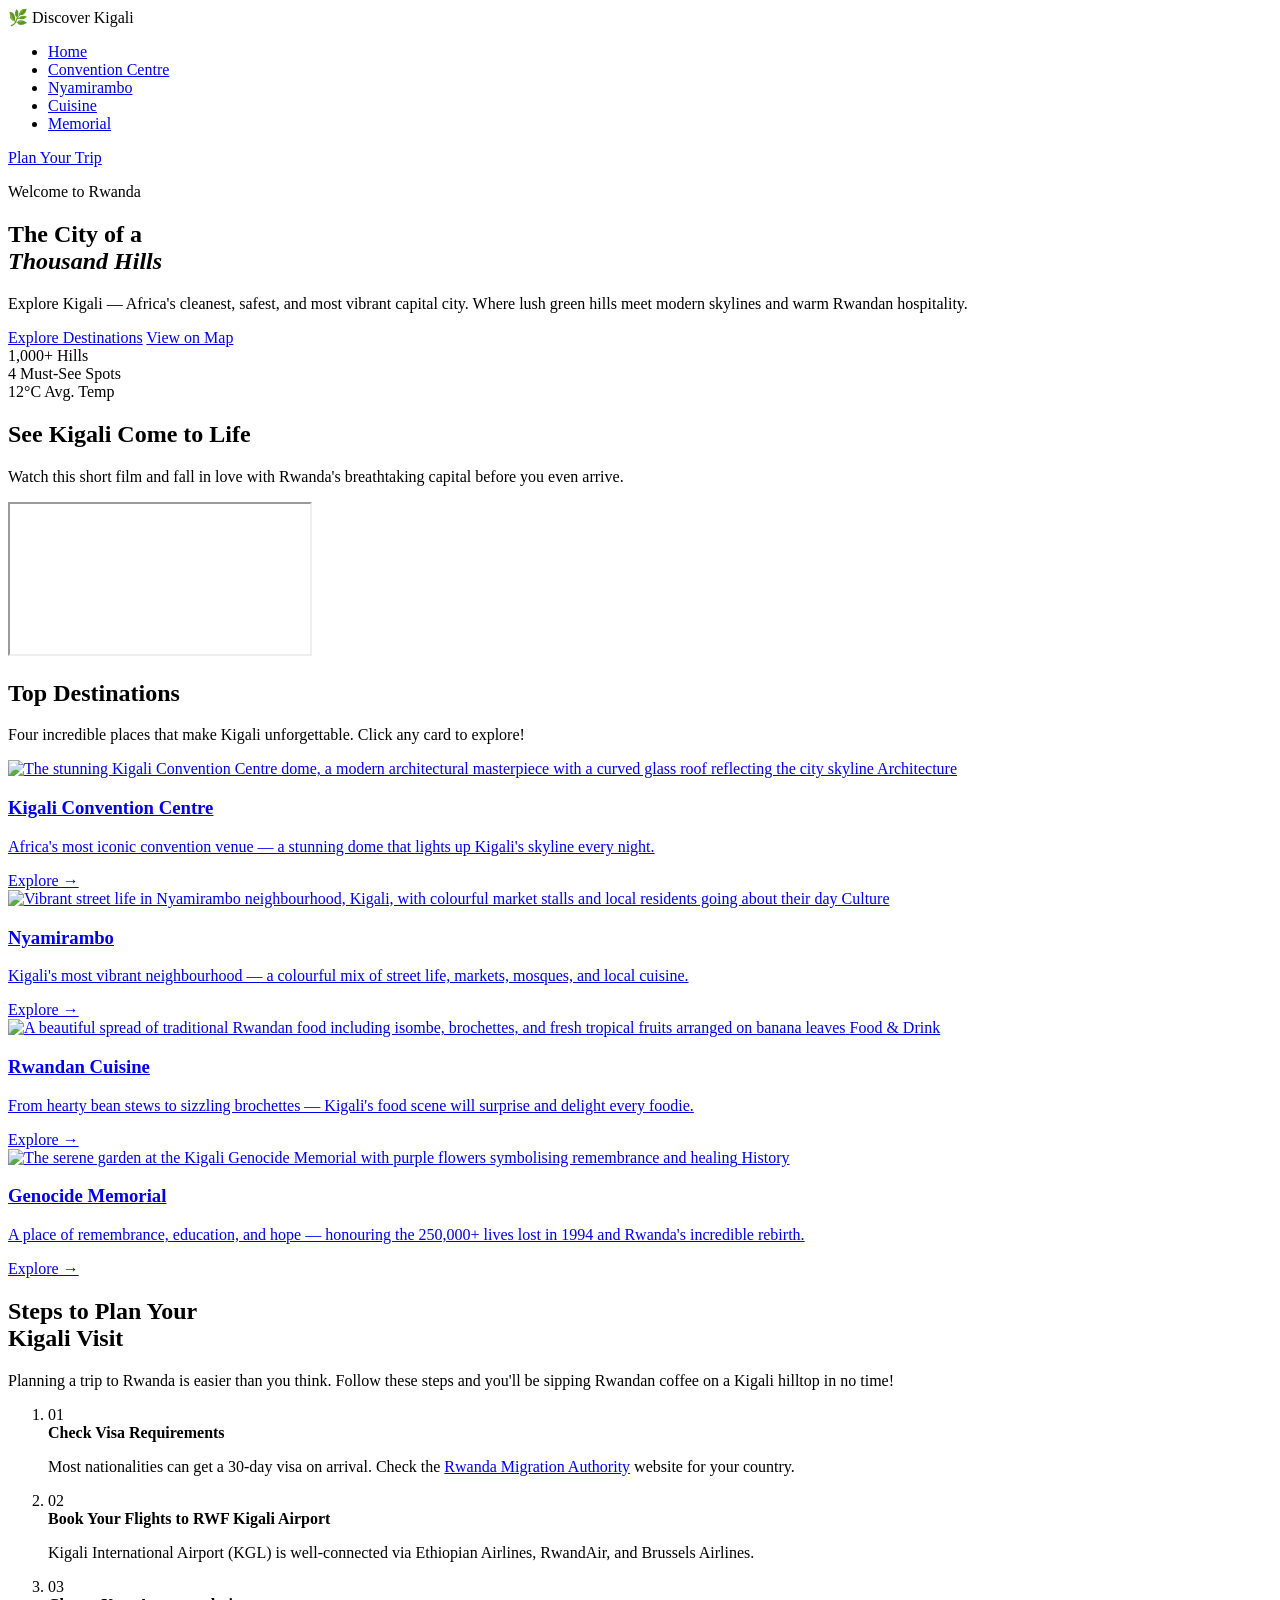
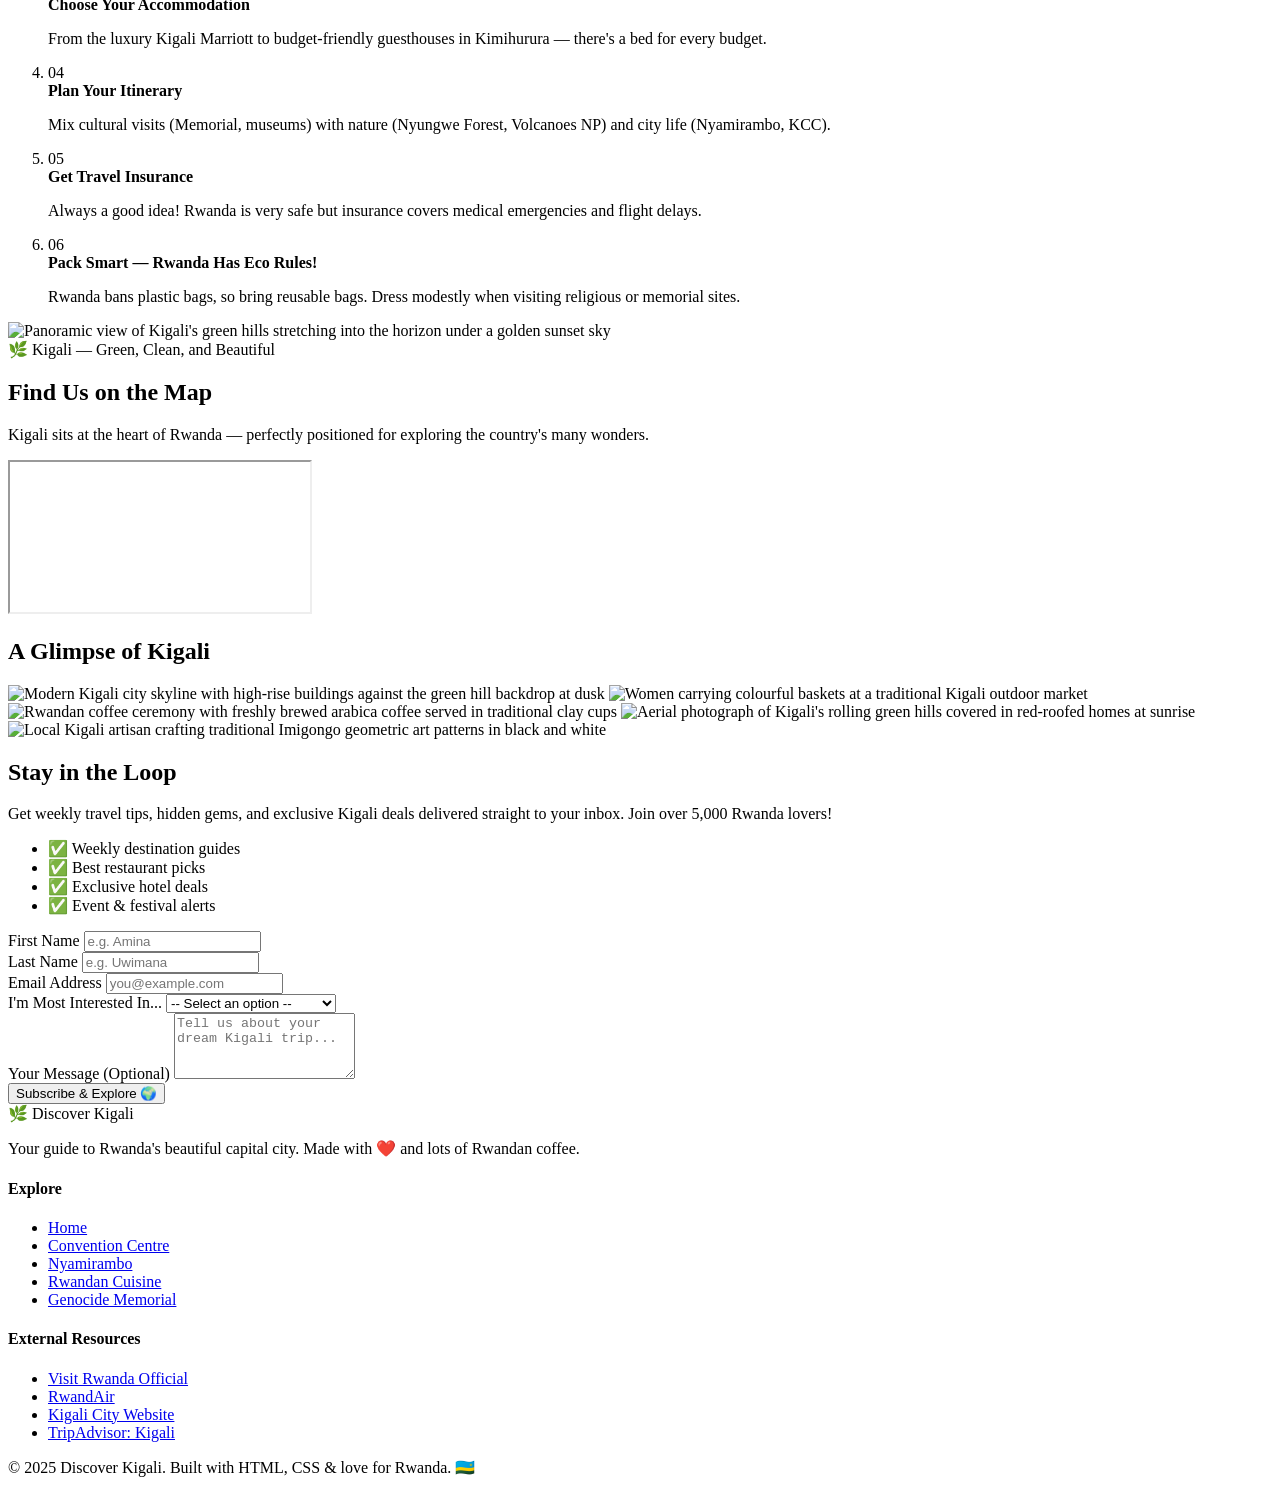
==== index.html @ 2e4edb00 "Initial project setup with basic HTML structure" ====
<!DOCTYPE html>
<html lang="en">
<head>
  <!-- Always start with the charset and viewport — learned this the hard way after my text looked weird on mobile! -->
  <meta charset="UTF-8" />
  <meta name="viewport" content="width=device-width, initial-scale=1.0" />
  <title>Discover Kigali — Rwanda's Jewel</title>

  <!-- Linking our beautiful Outfit font from Google — way better than Arial! -->
  <link href="https://fonts.googleapis.com/css2?family=Outfit:wght@300;400;600;700;900&family=Playfair+Display:ital,wght@0,700;1,400&display=swap" rel="stylesheet" />

  <!-- Linking our home-specific CSS file -->
  <link rel="stylesheet" href="index.css" />
</head>

<body>

  <!-- Using <header> and <nav> here to keep things semantic — my mentor says browsers and screen readers love this! -->
  <header class="navbar">
    <div class="nav-brand">
      <span class="brand-icon">🌿</span>
      <span class="brand-name">Discover Kigali</span>
    </div>
    <!-- The nav links — adding them so visitors can jump to any page easily -->
    <nav>
      <ul class="nav-links">
        <li><a href="index.html" class="active">Home</a></li>
        <li><a href="kcc.html">Convention Centre</a></li>
        <li><a href="nyamirambo.html">Nyamirambo</a></li>
        <li><a href="cuisine.html">Cuisine</a></li>
        <li><a href="memorial.html">Memorial</a></li>
      </ul>
    </nav>
    <!-- Hamburger for mobile — finally figured out how to make this work with just CSS! -->
    <div class="nav-cta">
      <a href="#contact" class="btn-nav">Plan Your Trip</a>
    </div>
  </header>

  <!-- Main content starts here — using <main> for semantics! -->
  <main>

    <!-- ===== HERO SECTION ===== -->
    <!-- This is the first thing visitors see, so I made it BIG and beautiful -->
    <section class="hero">
      <div class="hero-overlay"></div>
      <div class="hero-content">
        <p class="hero-eyebrow">Welcome to Rwanda</p>
        <h1 class="hero-title">The City of a<br/><em>Thousand Hills</em></h1>
        <p class="hero-subtitle">Explore Kigali — Africa's cleanest, safest, and most vibrant capital city. Where lush green hills meet modern skylines and warm Rwandan hospitality.</p>
        <div class="hero-actions">
          <a href="#destinations" class="btn-primary">Explore Destinations</a>
          <a href="#map" class="btn-secondary">View on Map</a>
        </div>
      </div>
      <!-- Hero stats — added these to give visitors quick facts! -->
      <div class="hero-stats">
        <div class="stat">
          <span class="stat-num">1,000+</span>
          <span class="stat-label">Hills</span>
        </div>
        <div class="stat">
          <span class="stat-num">4</span>
          <span class="stat-label">Must-See Spots</span>
        </div>
        <div class="stat">
          <span class="stat-num">12°C</span>
          <span class="stat-label">Avg. Temp</span>
        </div>
      </div>
    </section>

    <!-- ===== VIDEO SECTION ===== -->
    <!-- Using <section> with a clear id so I can link to it from the hero -->
    <section class="video-section">
      <div class="container">
        <h2 class="section-title">See Kigali Come to Life</h2>
        <p class="section-subtitle">Watch this short film and fall in love with Rwanda's breathtaking capital before you even arrive.</p>
        <!-- Using an iframe to embed a YouTube video — <video> tag is for local files, iframe for YouTube! -->
        <div class="video-wrapper">
          <iframe
            src="https://www.youtube.com/embed/h4i_RBbZczQ"
            title="Kigali, Rwanda — City of a Thousand Hills"
            allow="accelerometer; autoplay; clipboard-write; encrypted-media; gyroscope; picture-in-picture"
            allowfullscreen>
          </iframe>
        </div>
      </div>
    </section>

    <!-- ===== DESTINATIONS SECTION ===== -->
    <!-- Using CSS Grid for the cards layout — Grid is so much cleaner than floats! -->
    <section class="destinations" id="destinations">
      <div class="container">
        <h2 class="section-title">Top Destinations</h2>
        <p class="section-subtitle">Four incredible places that make Kigali unforgettable. Click any card to explore!</p>

        <div class="destinations-grid">

          <!-- Destination Card 1: Kigali Convention Centre -->
          <a href="kcc.html" class="dest-card">
            <div class="dest-img-wrap">
              <img
                src="https://picsum.photos/seed/kcc-kigali/600/400"
                alt="The stunning Kigali Convention Centre dome, a modern architectural masterpiece with a curved glass roof reflecting the city skyline"
                class="dest-img"
              />
              <span class="dest-badge">Architecture</span>
            </div>
            <div class="dest-info">
              <h3>Kigali Convention Centre</h3>
              <p>Africa's most iconic convention venue — a stunning dome that lights up Kigali's skyline every night.</p>
              <span class="dest-link">Explore →</span>
            </div>
          </a>

          <!-- Destination Card 2: Nyamirambo -->
          <a href="nyamirambo.html" class="dest-card">
            <div class="dest-img-wrap">
              <img
                src="https://picsum.photos/seed/nyamirambo/600/400"
                alt="Vibrant street life in Nyamirambo neighbourhood, Kigali, with colourful market stalls and local residents going about their day"
                class="dest-img"
              />
              <span class="dest-badge">Culture</span>
            </div>
            <div class="dest-info">
              <h3>Nyamirambo</h3>
              <p>Kigali's most vibrant neighbourhood — a colourful mix of street life, markets, mosques, and local cuisine.</p>
              <span class="dest-link">Explore →</span>
            </div>
          </a>

          <!-- Destination Card 3: Rwandan Cuisine -->
          <a href="cuisine.html" class="dest-card">
            <div class="dest-img-wrap">
              <img
                src="https://picsum.photos/seed/rwandafood/600/400"
                alt="A beautiful spread of traditional Rwandan food including isombe, brochettes, and fresh tropical fruits arranged on banana leaves"
                class="dest-img"
              />
              <span class="dest-badge">Food & Drink</span>
            </div>
            <div class="dest-info">
              <h3>Rwandan Cuisine</h3>
              <p>From hearty bean stews to sizzling brochettes — Kigali's food scene will surprise and delight every foodie.</p>
              <span class="dest-link">Explore →</span>
            </div>
          </a>

          <!-- Destination Card 4: Kigali Genocide Memorial -->
          <a href="memorial.html" class="dest-card">
            <div class="dest-img-wrap">
              <img
                src="https://picsum.photos/seed/memorial-kigali/600/400"
                alt="The serene garden at the Kigali Genocide Memorial with purple flowers symbolising remembrance and healing"
                class="dest-img"
              />
              <span class="dest-badge">History</span>
            </div>
            <div class="dest-info">
              <h3>Genocide Memorial</h3>
              <p>A place of remembrance, education, and hope — honouring the 250,000+ lives lost in 1994 and Rwanda's incredible rebirth.</p>
              <span class="dest-link">Explore →</span>
            </div>
          </a>

        </div>
      </div>
    </section>

    <!-- ===== PLAN YOUR VISIT — ORDERED LIST ===== -->
    <!-- Using an <ol> here because the steps need to be in order — very important! -->
    <section class="plan-section">
      <div class="container plan-container">
        <div class="plan-text">
          <h2 class="section-title left">Steps to Plan Your<br/>Kigali Visit</h2>
          <p>Planning a trip to Rwanda is easier than you think. Follow these steps and you'll be sipping Rwandan coffee on a Kigali hilltop in no time!</p>

          <ol class="plan-list">
            <li>
              <span class="step-num">01</span>
              <div>
                <strong>Check Visa Requirements</strong>
                <p>Most nationalities can get a 30-day visa on arrival. Check the <a href="https://www.migration.gov.rw" target="_blank" rel="noopener">Rwanda Migration Authority</a> website for your country.</p>
              </div>
            </li>
            <li>
              <span class="step-num">02</span>
              <div>
                <strong>Book Your Flights to RWF Kigali Airport</strong>
                <p>Kigali International Airport (KGL) is well-connected via Ethiopian Airlines, RwandAir, and Brussels Airlines.</p>
              </div>
            </li>
            <li>
              <span class="step-num">03</span>
              <div>
                <strong>Choose Your Accommodation</strong>
                <p>From the luxury Kigali Marriott to budget-friendly guesthouses in Kimihurura — there's a bed for every budget.</p>
              </div>
            </li>
            <li>
              <span class="step-num">04</span>
              <div>
                <strong>Plan Your Itinerary</strong>
                <p>Mix cultural visits (Memorial, museums) with nature (Nyungwe Forest, Volcanoes NP) and city life (Nyamirambo, KCC).</p>
              </div>
            </li>
            <li>
              <span class="step-num">05</span>
              <div>
                <strong>Get Travel Insurance</strong>
                <p>Always a good idea! Rwanda is very safe but insurance covers medical emergencies and flight delays.</p>
              </div>
            </li>
            <li>
              <span class="step-num">06</span>
              <div>
                <strong>Pack Smart — Rwanda Has Eco Rules!</strong>
                <p>Rwanda bans plastic bags, so bring reusable bags. Dress modestly when visiting religious or memorial sites.</p>
              </div>
            </li>
          </ol>
        </div>
        <div class="plan-image">
          <img
            src="https://picsum.photos/seed/kigali-hills/500/650"
            alt="Panoramic view of Kigali's green hills stretching into the horizon under a golden sunset sky"
          />
          <div class="plan-img-caption">🌿 Kigali — Green, Clean, and Beautiful</div>
        </div>
      </div>
    </section>

    <!-- ===== GOOGLE MAP SECTION ===== -->
    <!-- Using an iframe to embed the Google Map — the <embed> way wasn't working for me so this is cleaner! -->
    <section class="map-section" id="map">
      <div class="container">
        <h2 class="section-title">Find Us on the Map</h2>
        <p class="section-subtitle">Kigali sits at the heart of Rwanda — perfectly positioned for exploring the country's many wonders.</p>
        <div class="map-wrapper">
          <iframe
            src="https://www.google.com/maps/embed?pb=!1m18!1m12!1m3!1d127672.75054861246!2d30.001853843750007!3d-1.9441089!2m3!1f0!2f0!3f0!3m2!1i1024!2i768!4f13.1!3m3!1m2!1s0x19dca4258ed8e797%3A0xf32b36a5411d0bc8!2sKigali%2C%20Rwanda!5e0!3m2!1sen!2sus!4v1700000000000!5m2!1sen!2sus"
            title="Map of Kigali, Rwanda"
            allowfullscreen=""
            loading="lazy"
            referrerpolicy="no-referrer-when-downgrade">
          </iframe>
        </div>
      </div>
    </section>

    <!-- ===== GALLERY SECTION ===== -->
    <!-- Flexbox works perfectly here for a masonry-like look! -->
    <section class="gallery-section">
      <div class="container">
        <h2 class="section-title">A Glimpse of Kigali</h2>
        <div class="gallery-grid">
          <img src="https://picsum.photos/seed/kigali1/400/300" alt="Modern Kigali city skyline with high-rise buildings against the green hill backdrop at dusk" class="gallery-img tall" />
          <img src="https://picsum.photos/seed/kigali2/400/300" alt="Women carrying colourful baskets at a traditional Kigali outdoor market" class="gallery-img" />
          <img src="https://picsum.photos/seed/kigali3/400/300" alt="Rwandan coffee ceremony with freshly brewed arabica coffee served in traditional clay cups" class="gallery-img" />
          <img src="https://picsum.photos/seed/kigali4/400/400" alt="Aerial photograph of Kigali's rolling green hills covered in red-roofed homes at sunrise" class="gallery-img wide" />
          <img src="https://picsum.photos/seed/kigali5/400/300" alt="Local Kigali artisan crafting traditional Imigongo geometric art patterns in black and white" class="gallery-img" />
        </div>
      </div>
    </section>

    <!-- ===== CONTACT / NEWSLETTER FORM ===== -->
    <!-- Using <form> here — this is the proper semantic element for user input! -->
    <section class="contact-section" id="contact">
      <div class="container">
        <div class="contact-wrapper">
          <div class="contact-text">
            <h2>Stay in the Loop</h2>
            <p>Get weekly travel tips, hidden gems, and exclusive Kigali deals delivered straight to your inbox. Join over 5,000 Rwanda lovers!</p>
            <ul class="contact-perks">
              <li>✅ Weekly destination guides</li>
              <li>✅ Best restaurant picks</li>
              <li>✅ Exclusive hotel deals</li>
              <li>✅ Event & festival alerts</li>
            </ul>
          </div>
          <!-- Form action="#" means it goes nowhere for now — in a real project I'd connect this to a backend! -->
          <form class="contact-form" action="#" method="POST">
            <div class="form-group">
              <label for="fname">First Name</label>
              <input type="text" id="fname" name="fname" placeholder="e.g. Amina" required />
            </div>
            <div class="form-group">
              <label for="lname">Last Name</label>
              <input type="text" id="lname" name="lname" placeholder="e.g. Uwimana" required />
            </div>
            <div class="form-group full">
              <label for="email">Email Address</label>
              <input type="email" id="email" name="email" placeholder="you@example.com" required />
            </div>
            <div class="form-group full">
              <label for="interest">I'm Most Interested In...</label>
              <select id="interest" name="interest">
                <option value="">-- Select an option --</option>
                <option value="culture">Culture & History</option>
                <option value="food">Food & Cuisine</option>
                <option value="nature">Nature & Wildlife</option>
                <option value="nightlife">Nightlife & Entertainment</option>
                <option value="all">All of the Above!</option>
              </select>
            </div>
            <div class="form-group full">
              <label for="message">Your Message (Optional)</label>
              <textarea id="message" name="message" placeholder="Tell us about your dream Kigali trip..." rows="4"></textarea>
            </div>
            <button type="submit" class="btn-submit">Subscribe & Explore 🌍</button>
          </form>
        </div>
      </div>
    </section>

  </main>

  <!-- Using <footer> here to keep things semantic — my mentor said this is important for accessibility! -->
  <footer class="footer">
    <div class="container footer-inner">
      <div class="footer-brand">
        <span class="brand-icon">🌿</span>
        <span class="brand-name">Discover Kigali</span>
        <p>Your guide to Rwanda's beautiful capital city. Made with ❤️ and lots of Rwandan coffee.</p>
      </div>
      <div class="footer-links">
        <h4>Explore</h4>
        <ul>
          <li><a href="index.html">Home</a></li>
          <li><a href="kcc.html">Convention Centre</a></li>
          <li><a href="nyamirambo.html">Nyamirambo</a></li>
          <li><a href="cuisine.html">Rwandan Cuisine</a></li>
          <li><a href="memorial.html">Genocide Memorial</a></li>
        </ul>
      </div>
      <div class="footer-links">
        <h4>External Resources</h4>
        <ul>
          <!-- External links — opening in a new tab so users don't lose our site! -->
          <li><a href="https://www.visitrwanda.com" target="_blank" rel="noopener">Visit Rwanda Official</a></li>
          <li><a href="https://www.rwandair.com" target="_blank" rel="noopener">RwandAir</a></li>
          <li><a href="https://www.kgm.rw" target="_blank" rel="noopener">Kigali City Website</a></li>
          <li><a href="https://www.tripadvisor.com/Tourism-g304154-Kigali_Kigali_Province-Vacations.html" target="_blank" rel="noopener">TripAdvisor: Kigali</a></li>
        </ul>
      </div>
    </div>
    <div class="footer-bottom">
      <p>© 2025 Discover Kigali. Built with HTML, CSS & love for Rwanda. 🇷🇼</p>
    </div>
  </footer>

</body>
</html>
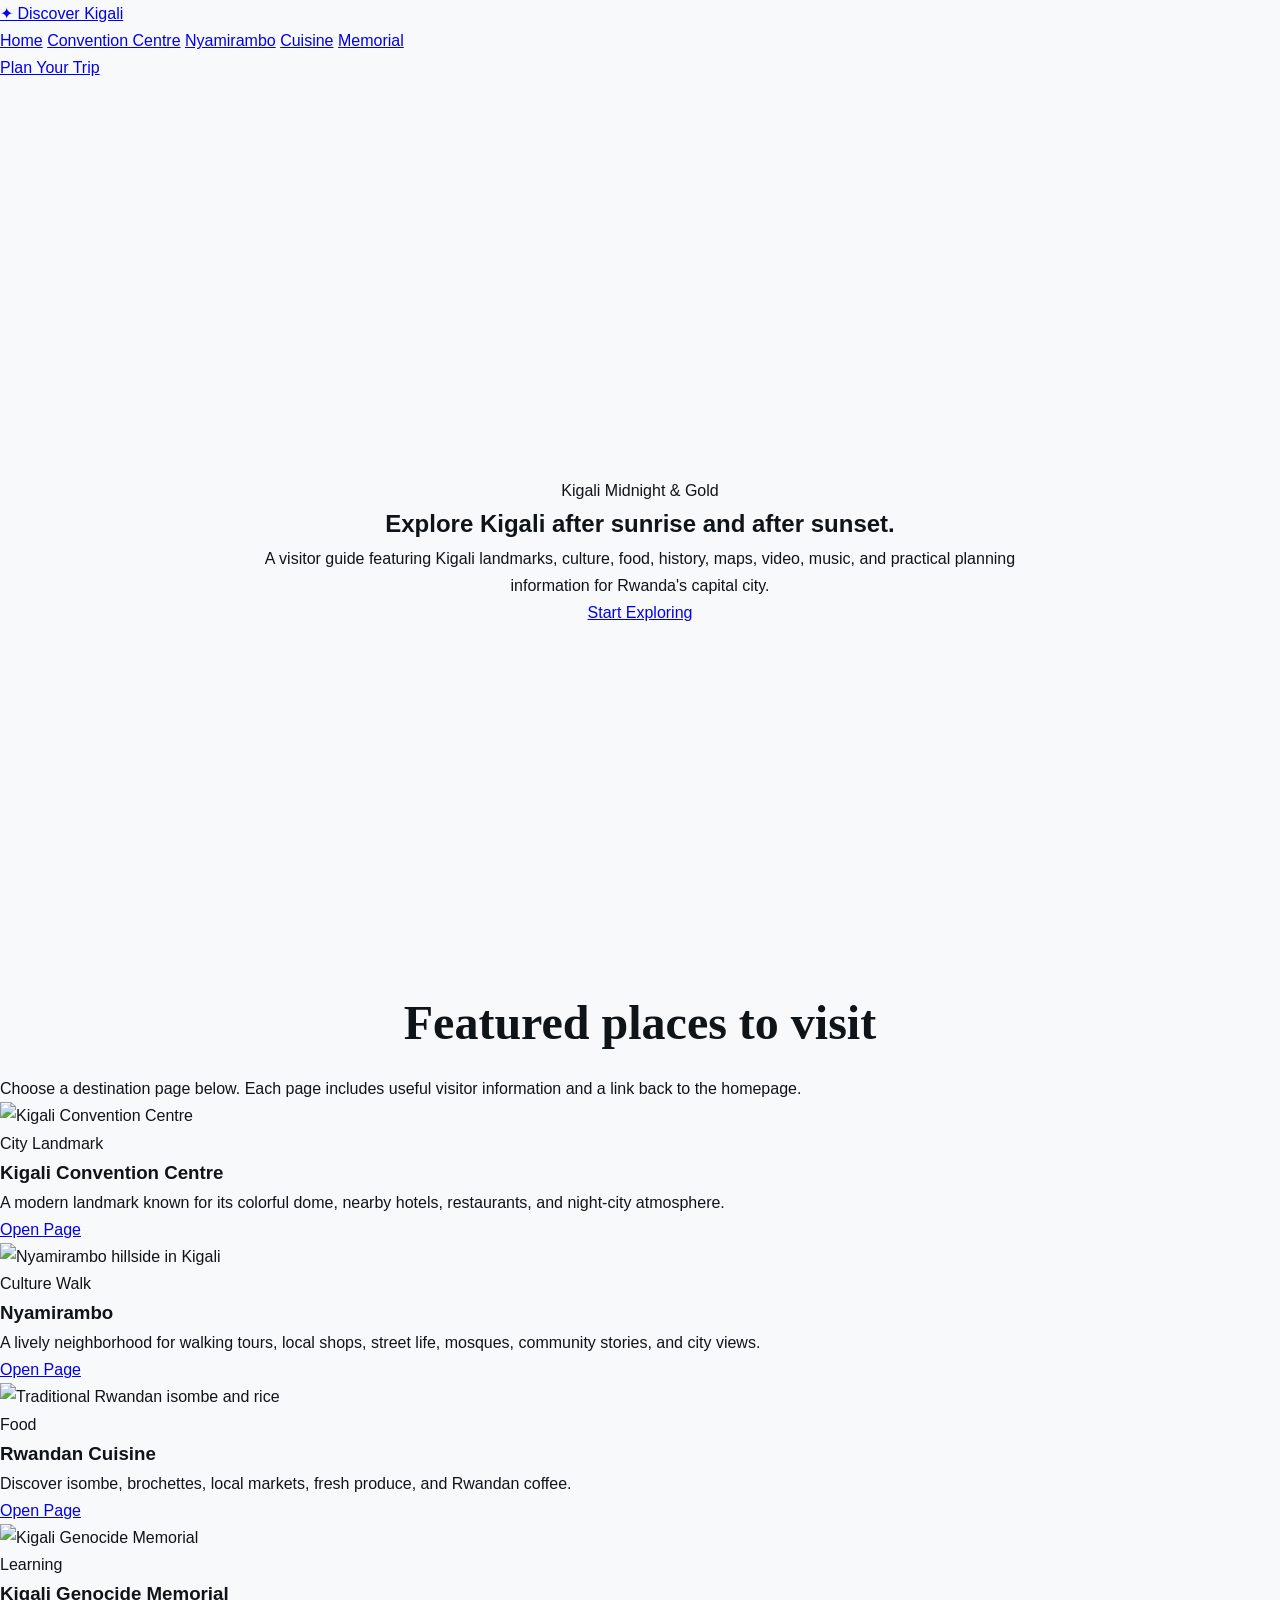
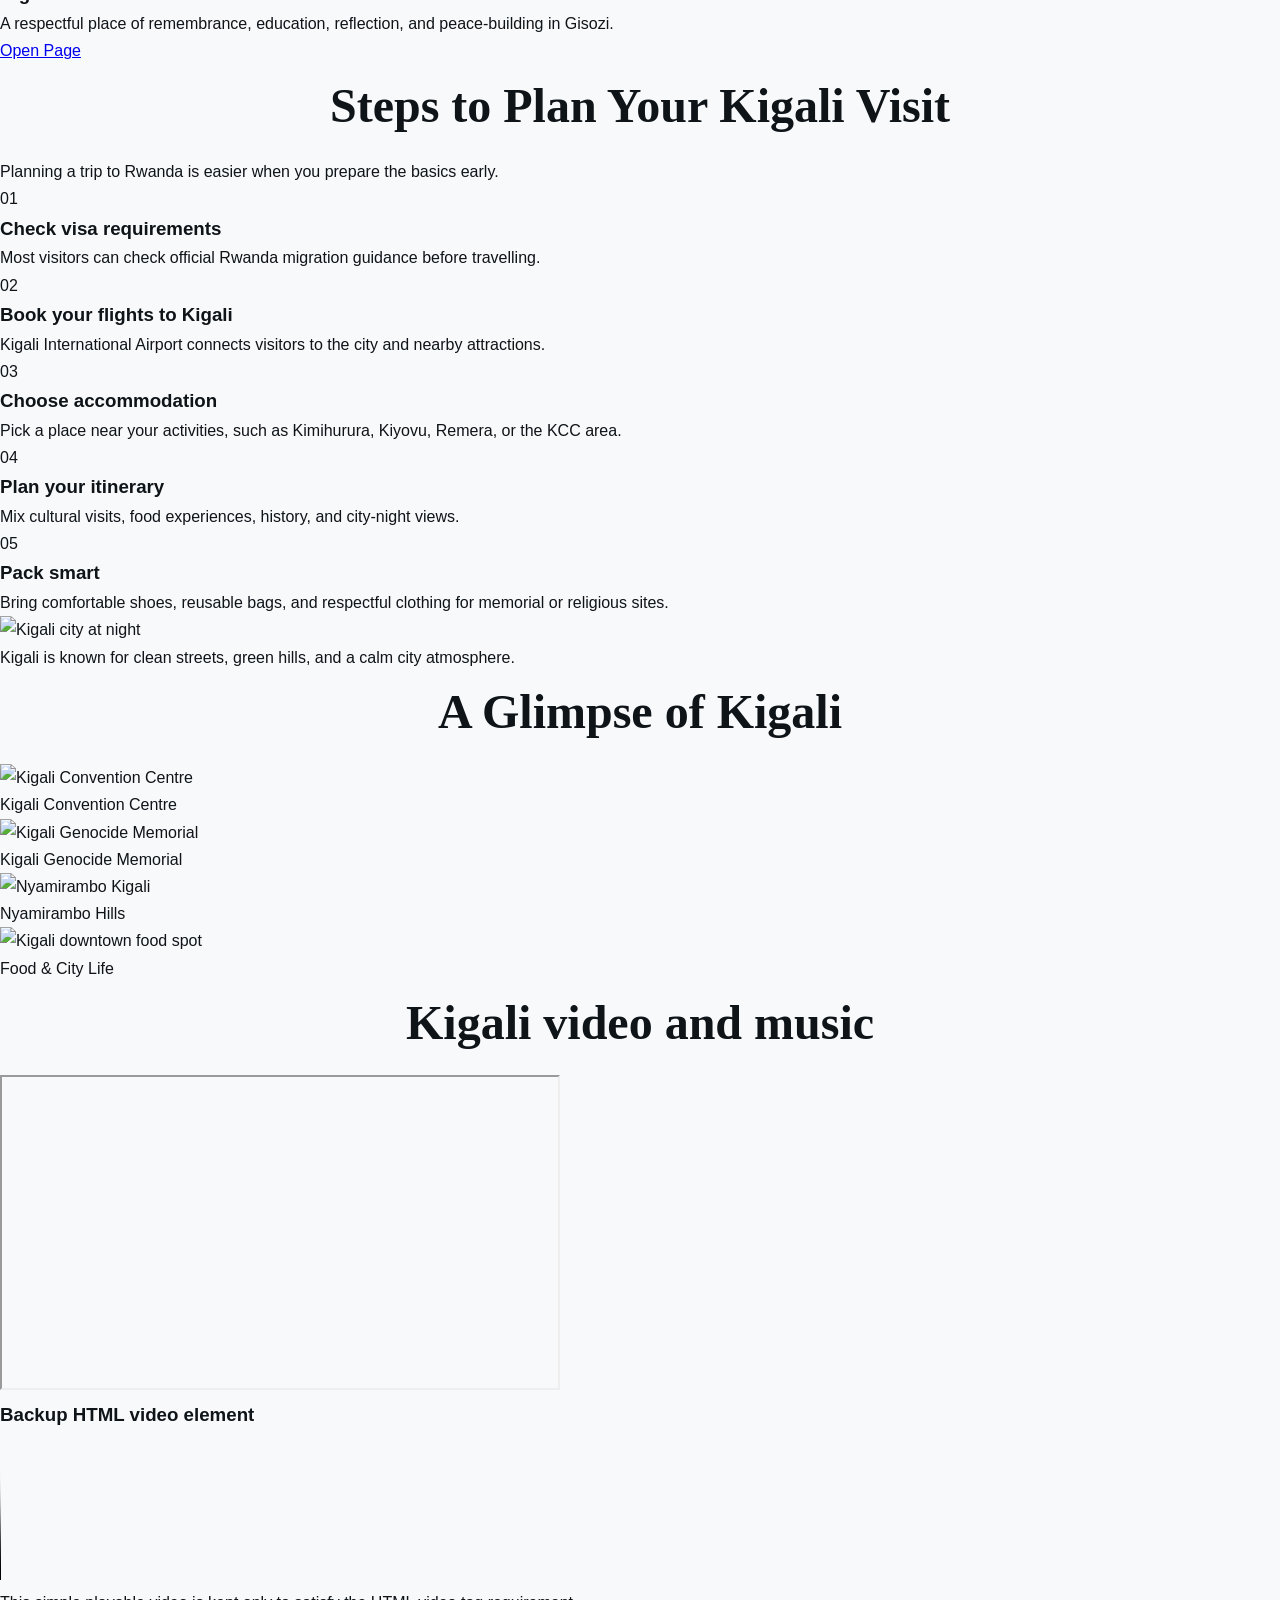
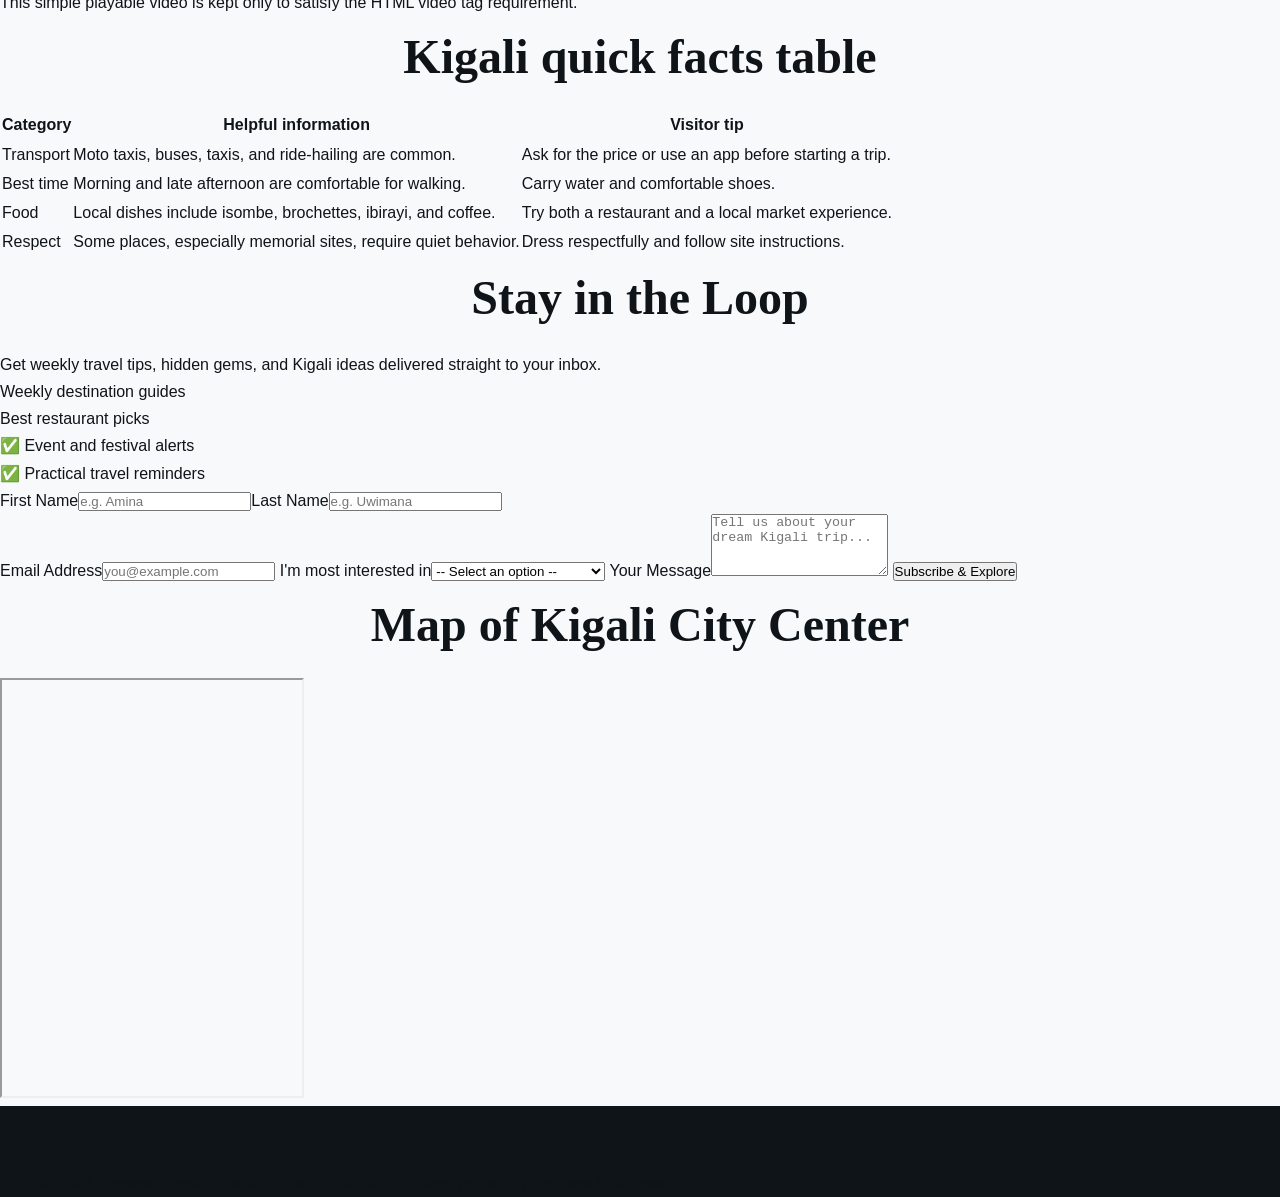
==== commit 9c60fb5d: "edited site theme, restructure pages & assets" ====
--- a/index.html
+++ b/index.html
@@ -1,355 +1,120 @@
 <!DOCTYPE html>
 <html lang="en">
 <head>
-  <!-- Always start with the charset and viewport — learned this the hard way after my text looked weird on mobile! -->
-  <meta charset="UTF-8" />
-  <meta name="viewport" content="width=device-width, initial-scale=1.0" />
-  <title>Discover Kigali — Rwanda's Jewel</title>
+  <meta charset="UTF-8">
+  <meta name="viewport" content="width=device-width, initial-scale=1.0">
+  <title>Visit Kigali | Home</title>
+  <link rel="stylesheet" href="index.css">
+</head>
+<body>
+<header class="site-header">
+  <a class="logo" href="index.html"><span>✦</span> Discover Kigali</a>
+  <nav class="nav-menu">
+    <a class="active" href="index.html">Home</a>
+    <a href="kcc.html">Convention Centre</a>
+    <a href="nyamirambo.html">Nyamirambo</a>
+    <a href="cuisine.html">Cuisine</a>
+    <a href="memorial.html">Memorial</a>
+  </nav>
+  <a class="nav-button" href="#plan">Plan Your Trip</a>
+</header>
+<main>
+<!-- Junior developer note: Main content is divided into sections to make navigation and styling easier. -->
+<section class="hero" style="--hero:url('https://commons.wikimedia.org/wiki/Special:FilePath/Kigali%20%28Rwanda%29%20by%20night.jpg')">
+  <div class="hero-content">
+    <span class="eyebrow">Kigali Midnight & Gold</span>
+    <h1>Explore Kigali after sunrise and after sunset.</h1>
+    <p>A visitor guide featuring Kigali landmarks, culture, food, history, maps, video, music, and practical planning information for Rwanda's capital city.</p>
+    <a class="btn" href="#places">Start Exploring</a>
+  </div>
+</section>
 
-  <!-- Linking our beautiful Outfit font from Google — way better than Arial! -->
-  <link href="https://fonts.googleapis.com/css2?family=Outfit:wght@300;400;600;700;900&family=Playfair+Display:ital,wght@0,700;1,400&display=swap" rel="stylesheet" />
+<section class="section" id="places">
+  <h2 class="section-title">Featured places to visit</h2>
+  <p class="section-sub">Choose a destination page below. Each page includes useful visitor information and a link back to the homepage.</p>
+  <div class="grid">
+    <article class="card"><img src="https://commons.wikimedia.org/wiki/Special:FilePath/Kigali%20Convention%20center%2C%20Rwanda.jpg" alt="Kigali Convention Centre"><div class="card-body"><span class="tag">City Landmark</span><h3>Kigali Convention Centre</h3><p>A modern landmark known for its colorful dome, nearby hotels, restaurants, and night-city atmosphere.</p><a class="btn" href="kcc.html">Open Page</a></div></article>
+    <article class="card"><img src="https://commons.wikimedia.org/wiki/Special:FilePath/Kigali%20Nyamirambo%20beautiful%20Naturally.jpg" alt="Nyamirambo hillside in Kigali"><div class="card-body"><span class="tag">Culture Walk</span><h3>Nyamirambo</h3><p>A lively neighborhood for walking tours, local shops, street life, mosques, community stories, and city views.</p><a class="btn" href="nyamirambo.html">Open Page</a></div></article>
+    <article class="card"><img src="https://commons.wikimedia.org/wiki/Special:FilePath/ISOMBE%20AND%20RICE.jpg" alt="Traditional Rwandan isombe and rice"><div class="card-body"><span class="tag">Food</span><h3>Rwandan Cuisine</h3><p>Discover isombe, brochettes, local markets, fresh produce, and Rwandan coffee.</p><a class="btn" href="cuisine.html">Open Page</a></div></article>
+    <article class="card"><img src="assets/kigali-genocide-memorial-entrance.png" alt="Kigali Genocide Memorial"><div class="card-body"><span class="tag">Learning</span><h3>Kigali Genocide Memorial</h3><p>A respectful place of remembrance, education, reflection, and peace-building in Gisozi.</p><a class="btn" href="memorial.html">Open Page</a></div></article>
+  </div>
+</section>
 
-  <!-- Linking our home-specific CSS file -->
-  <link rel="stylesheet" href="index.css" />
-</head>
-
-<body>
-
-  <!-- Using <header> and <nav> here to keep things semantic — my mentor says browsers and screen readers love this! -->
-  <header class="navbar">
-    <div class="nav-brand">
-      <span class="brand-icon">🌿</span>
-      <span class="brand-name">Discover Kigali</span>
-    </div>
-    <!-- The nav links — adding them so visitors can jump to any page easily -->
-    <nav>
-      <ul class="nav-links">
-        <li><a href="index.html" class="active">Home</a></li>
-        <li><a href="kcc.html">Convention Centre</a></li>
-        <li><a href="nyamirambo.html">Nyamirambo</a></li>
-        <li><a href="cuisine.html">Cuisine</a></li>
-        <li><a href="memorial.html">Memorial</a></li>
-      </ul>
-    </nav>
-    <!-- Hamburger for mobile — finally figured out how to make this work with just CSS! -->
-    <div class="nav-cta">
-      <a href="#contact" class="btn-nav">Plan Your Trip</a>
-    </div>
-  </header>
-
-  <!-- Main content starts here — using <main> for semantics! -->
-  <main>
-
-    <!-- ===== HERO SECTION ===== -->
-    <!-- This is the first thing visitors see, so I made it BIG and beautiful -->
-    <section class="hero">
-      <div class="hero-overlay"></div>
-      <div class="hero-content">
-        <p class="hero-eyebrow">Welcome to Rwanda</p>
-        <h1 class="hero-title">The City of a<br/><em>Thousand Hills</em></h1>
-        <p class="hero-subtitle">Explore Kigali — Africa's cleanest, safest, and most vibrant capital city. Where lush green hills meet modern skylines and warm Rwandan hospitality.</p>
-        <div class="hero-actions">
-          <a href="#destinations" class="btn-primary">Explore Destinations</a>
-          <a href="#map" class="btn-secondary">View on Map</a>
-        </div>
-      </div>
-      <!-- Hero stats — added these to give visitors quick facts! -->
-      <div class="hero-stats">
-        <div class="stat">
-          <span class="stat-num">1,000+</span>
-          <span class="stat-label">Hills</span>
-        </div>
-        <div class="stat">
-          <span class="stat-num">4</span>
-          <span class="stat-label">Must-See Spots</span>
-        </div>
-        <div class="stat">
-          <span class="stat-num">12°C</span>
-          <span class="stat-label">Avg. Temp</span>
-        </div>
-      </div>
-    </section>
-
-    <!-- ===== VIDEO SECTION ===== -->
-    <!-- Using <section> with a clear id so I can link to it from the hero -->
-    <section class="video-section">
-      <div class="container">
-        <h2 class="section-title">See Kigali Come to Life</h2>
-        <p class="section-subtitle">Watch this short film and fall in love with Rwanda's breathtaking capital before you even arrive.</p>
-        <!-- Using an iframe to embed a YouTube video — <video> tag is for local files, iframe for YouTube! -->
-        <div class="video-wrapper">
-          <iframe
-            src="https://www.youtube.com/embed/h4i_RBbZczQ"
-            title="Kigali, Rwanda — City of a Thousand Hills"
-            allow="accelerometer; autoplay; clipboard-write; encrypted-media; gyroscope; picture-in-picture"
-            allowfullscreen>
-          </iframe>
-        </div>
-      </div>
-    </section>
-
-    <!-- ===== DESTINATIONS SECTION ===== -->
-    <!-- Using CSS Grid for the cards layout — Grid is so much cleaner than floats! -->
-    <section class="destinations" id="destinations">
-      <div class="container">
-        <h2 class="section-title">Top Destinations</h2>
-        <p class="section-subtitle">Four incredible places that make Kigali unforgettable. Click any card to explore!</p>
-
-        <div class="destinations-grid">
-
-          <!-- Destination Card 1: Kigali Convention Centre -->
-          <a href="kcc.html" class="dest-card">
-            <div class="dest-img-wrap">
-              <img
-                src="https://picsum.photos/seed/kcc-kigali/600/400"
-                alt="The stunning Kigali Convention Centre dome, a modern architectural masterpiece with a curved glass roof reflecting the city skyline"
-                class="dest-img"
-              />
-              <span class="dest-badge">Architecture</span>
-            </div>
-            <div class="dest-info">
-              <h3>Kigali Convention Centre</h3>
-              <p>Africa's most iconic convention venue — a stunning dome that lights up Kigali's skyline every night.</p>
-              <span class="dest-link">Explore →</span>
-            </div>
-          </a>
-
-          <!-- Destination Card 2: Nyamirambo -->
-          <a href="nyamirambo.html" class="dest-card">
-            <div class="dest-img-wrap">
-              <img
-                src="https://picsum.photos/seed/nyamirambo/600/400"
-                alt="Vibrant street life in Nyamirambo neighbourhood, Kigali, with colourful market stalls and local residents going about their day"
-                class="dest-img"
-              />
-              <span class="dest-badge">Culture</span>
-            </div>
-            <div class="dest-info">
-              <h3>Nyamirambo</h3>
-              <p>Kigali's most vibrant neighbourhood — a colourful mix of street life, markets, mosques, and local cuisine.</p>
-              <span class="dest-link">Explore →</span>
-            </div>
-          </a>
-
-          <!-- Destination Card 3: Rwandan Cuisine -->
-          <a href="cuisine.html" class="dest-card">
-            <div class="dest-img-wrap">
-              <img
-                src="https://picsum.photos/seed/rwandafood/600/400"
-                alt="A beautiful spread of traditional Rwandan food including isombe, brochettes, and fresh tropical fruits arranged on banana leaves"
-                class="dest-img"
-              />
-              <span class="dest-badge">Food & Drink</span>
-            </div>
-            <div class="dest-info">
-              <h3>Rwandan Cuisine</h3>
-              <p>From hearty bean stews to sizzling brochettes — Kigali's food scene will surprise and delight every foodie.</p>
-              <span class="dest-link">Explore →</span>
-            </div>
-          </a>
-
-          <!-- Destination Card 4: Kigali Genocide Memorial -->
-          <a href="memorial.html" class="dest-card">
-            <div class="dest-img-wrap">
-              <img
-                src="https://picsum.photos/seed/memorial-kigali/600/400"
-                alt="The serene garden at the Kigali Genocide Memorial with purple flowers symbolising remembrance and healing"
-                class="dest-img"
-              />
-              <span class="dest-badge">History</span>
-            </div>
-            <div class="dest-info">
-              <h3>Genocide Memorial</h3>
-              <p>A place of remembrance, education, and hope — honouring the 250,000+ lives lost in 1994 and Rwanda's incredible rebirth.</p>
-              <span class="dest-link">Explore →</span>
-            </div>
-          </a>
-
-        </div>
-      </div>
-    </section>
-
-    <!-- ===== PLAN YOUR VISIT — ORDERED LIST ===== -->
-    <!-- Using an <ol> here because the steps need to be in order — very important! -->
-    <section class="plan-section">
-      <div class="container plan-container">
-        <div class="plan-text">
-          <h2 class="section-title left">Steps to Plan Your<br/>Kigali Visit</h2>
-          <p>Planning a trip to Rwanda is easier than you think. Follow these steps and you'll be sipping Rwandan coffee on a Kigali hilltop in no time!</p>
-
-          <ol class="plan-list">
-            <li>
-              <span class="step-num">01</span>
-              <div>
-                <strong>Check Visa Requirements</strong>
-                <p>Most nationalities can get a 30-day visa on arrival. Check the <a href="https://www.migration.gov.rw" target="_blank" rel="noopener">Rwanda Migration Authority</a> website for your country.</p>
-              </div>
-            </li>
-            <li>
-              <span class="step-num">02</span>
-              <div>
-                <strong>Book Your Flights to RWF Kigali Airport</strong>
-                <p>Kigali International Airport (KGL) is well-connected via Ethiopian Airlines, RwandAir, and Brussels Airlines.</p>
-              </div>
-            </li>
-            <li>
-              <span class="step-num">03</span>
-              <div>
-                <strong>Choose Your Accommodation</strong>
-                <p>From the luxury Kigali Marriott to budget-friendly guesthouses in Kimihurura — there's a bed for every budget.</p>
-              </div>
-            </li>
-            <li>
-              <span class="step-num">04</span>
-              <div>
-                <strong>Plan Your Itinerary</strong>
-                <p>Mix cultural visits (Memorial, museums) with nature (Nyungwe Forest, Volcanoes NP) and city life (Nyamirambo, KCC).</p>
-              </div>
-            </li>
-            <li>
-              <span class="step-num">05</span>
-              <div>
-                <strong>Get Travel Insurance</strong>
-                <p>Always a good idea! Rwanda is very safe but insurance covers medical emergencies and flight delays.</p>
-              </div>
-            </li>
-            <li>
-              <span class="step-num">06</span>
-              <div>
-                <strong>Pack Smart — Rwanda Has Eco Rules!</strong>
-                <p>Rwanda bans plastic bags, so bring reusable bags. Dress modestly when visiting religious or memorial sites.</p>
-              </div>
-            </li>
-          </ol>
-        </div>
-        <div class="plan-image">
-          <img
-            src="https://picsum.photos/seed/kigali-hills/500/650"
-            alt="Panoramic view of Kigali's green hills stretching into the horizon under a golden sunset sky"
-          />
-          <div class="plan-img-caption">🌿 Kigali — Green, Clean, and Beautiful</div>
-        </div>
-      </div>
-    </section>
-
-    <!-- ===== GOOGLE MAP SECTION ===== -->
-    <!-- Using an iframe to embed the Google Map — the <embed> way wasn't working for me so this is cleaner! -->
-    <section class="map-section" id="map">
-      <div class="container">
-        <h2 class="section-title">Find Us on the Map</h2>
-        <p class="section-subtitle">Kigali sits at the heart of Rwanda — perfectly positioned for exploring the country's many wonders.</p>
-        <div class="map-wrapper">
-          <iframe
-            src="https://www.google.com/maps/embed?pb=!1m18!1m12!1m3!1d127672.75054861246!2d30.001853843750007!3d-1.9441089!2m3!1f0!2f0!3f0!3m2!1i1024!2i768!4f13.1!3m3!1m2!1s0x19dca4258ed8e797%3A0xf32b36a5411d0bc8!2sKigali%2C%20Rwanda!5e0!3m2!1sen!2sus!4v1700000000000!5m2!1sen!2sus"
-            title="Map of Kigali, Rwanda"
-            allowfullscreen=""
-            loading="lazy"
-            referrerpolicy="no-referrer-when-downgrade">
-          </iframe>
-        </div>
-      </div>
-    </section>
-
-    <!-- ===== GALLERY SECTION ===== -->
-    <!-- Flexbox works perfectly here for a masonry-like look! -->
-    <section class="gallery-section">
-      <div class="container">
-        <h2 class="section-title">A Glimpse of Kigali</h2>
-        <div class="gallery-grid">
-          <img src="https://picsum.photos/seed/kigali1/400/300" alt="Modern Kigali city skyline with high-rise buildings against the green hill backdrop at dusk" class="gallery-img tall" />
-          <img src="https://picsum.photos/seed/kigali2/400/300" alt="Women carrying colourful baskets at a traditional Kigali outdoor market" class="gallery-img" />
-          <img src="https://picsum.photos/seed/kigali3/400/300" alt="Rwandan coffee ceremony with freshly brewed arabica coffee served in traditional clay cups" class="gallery-img" />
-          <img src="https://picsum.photos/seed/kigali4/400/400" alt="Aerial photograph of Kigali's rolling green hills covered in red-roofed homes at sunrise" class="gallery-img wide" />
-          <img src="https://picsum.photos/seed/kigali5/400/300" alt="Local Kigali artisan crafting traditional Imigongo geometric art patterns in black and white" class="gallery-img" />
-        </div>
-      </div>
-    </section>
-
-    <!-- ===== CONTACT / NEWSLETTER FORM ===== -->
-    <!-- Using <form> here — this is the proper semantic element for user input! -->
-    <section class="contact-section" id="contact">
-      <div class="container">
-        <div class="contact-wrapper">
-          <div class="contact-text">
-            <h2>Stay in the Loop</h2>
-            <p>Get weekly travel tips, hidden gems, and exclusive Kigali deals delivered straight to your inbox. Join over 5,000 Rwanda lovers!</p>
-            <ul class="contact-perks">
-              <li>✅ Weekly destination guides</li>
-              <li>✅ Best restaurant picks</li>
-              <li>✅ Exclusive hotel deals</li>
-              <li>✅ Event & festival alerts</li>
-            </ul>
-          </div>
-          <!-- Form action="#" means it goes nowhere for now — in a real project I'd connect this to a backend! -->
-          <form class="contact-form" action="#" method="POST">
-            <div class="form-group">
-              <label for="fname">First Name</label>
-              <input type="text" id="fname" name="fname" placeholder="e.g. Amina" required />
-            </div>
-            <div class="form-group">
-              <label for="lname">Last Name</label>
-              <input type="text" id="lname" name="lname" placeholder="e.g. Uwimana" required />
-            </div>
-            <div class="form-group full">
-              <label for="email">Email Address</label>
-              <input type="email" id="email" name="email" placeholder="you@example.com" required />
-            </div>
-            <div class="form-group full">
-              <label for="interest">I'm Most Interested In...</label>
-              <select id="interest" name="interest">
-                <option value="">-- Select an option --</option>
-                <option value="culture">Culture & History</option>
-                <option value="food">Food & Cuisine</option>
-                <option value="nature">Nature & Wildlife</option>
-                <option value="nightlife">Nightlife & Entertainment</option>
-                <option value="all">All of the Above!</option>
-              </select>
-            </div>
-            <div class="form-group full">
-              <label for="message">Your Message (Optional)</label>
-              <textarea id="message" name="message" placeholder="Tell us about your dream Kigali trip..." rows="4"></textarea>
-            </div>
-            <button type="submit" class="btn-submit">Subscribe & Explore 🌍</button>
-          </form>
-        </div>
-      </div>
-    </section>
-
-  </main>
-
-  <!-- Using <footer> here to keep things semantic — my mentor said this is important for accessibility! -->
-  <footer class="footer">
-    <div class="container footer-inner">
-      <div class="footer-brand">
-        <span class="brand-icon">🌿</span>
-        <span class="brand-name">Discover Kigali</span>
-        <p>Your guide to Rwanda's beautiful capital city. Made with ❤️ and lots of Rwandan coffee.</p>
-      </div>
-      <div class="footer-links">
-        <h4>Explore</h4>
-        <ul>
-          <li><a href="index.html">Home</a></li>
-          <li><a href="kcc.html">Convention Centre</a></li>
-          <li><a href="nyamirambo.html">Nyamirambo</a></li>
-          <li><a href="cuisine.html">Rwandan Cuisine</a></li>
-          <li><a href="memorial.html">Genocide Memorial</a></li>
-        </ul>
-      </div>
-      <div class="footer-links">
-        <h4>External Resources</h4>
-        <ul>
-          <!-- External links — opening in a new tab so users don't lose our site! -->
-          <li><a href="https://www.visitrwanda.com" target="_blank" rel="noopener">Visit Rwanda Official</a></li>
-          <li><a href="https://www.rwandair.com" target="_blank" rel="noopener">RwandAir</a></li>
-          <li><a href="https://www.kgm.rw" target="_blank" rel="noopener">Kigali City Website</a></li>
-          <li><a href="https://www.tripadvisor.com/Tourism-g304154-Kigali_Kigali_Province-Vacations.html" target="_blank" rel="noopener">TripAdvisor: Kigali</a></li>
-        </ul>
+<section class="section dark">
+  <div class="split">
+    <div>
+      <h2 class="section-title">Steps to Plan Your Kigali Visit</h2>
+      <p class="section-sub">Planning a trip to Rwanda is easier when you prepare the basics early.</p>
+      <div class="steps">
+        <div class="step"><span class="step-number">01</span><div><h3>Check visa requirements</h3><p>Most visitors can check official Rwanda migration guidance before travelling.</p></div></div>
+        <div class="step"><span class="step-number">02</span><div><h3>Book your flights to Kigali</h3><p>Kigali International Airport connects visitors to the city and nearby attractions.</p></div></div>
+        <div class="step"><span class="step-number">03</span><div><h3>Choose accommodation</h3><p>Pick a place near your activities, such as Kimihurura, Kiyovu, Remera, or the KCC area.</p></div></div>
+        <div class="step"><span class="step-number">04</span><div><h3>Plan your itinerary</h3><p>Mix cultural visits, food experiences, history, and city-night views.</p></div></div>
+        <div class="step"><span class="step-number">05</span><div><h3>Pack smart</h3><p>Bring comfortable shoes, reusable bags, and respectful clothing for memorial or religious sites.</p></div></div>
       </div>
     </div>
-    <div class="footer-bottom">
-      <p>© 2025 Discover Kigali. Built with HTML, CSS & love for Rwanda. 🇷🇼</p>
+    <div>
+      <img src="https://commons.wikimedia.org/wiki/Special:FilePath/Kigali%20Night.jpg" alt="Kigali city at night">
+      <p class="section-sub">Kigali is known for clean streets, green hills, and a calm city atmosphere.</p>
     </div>
-  </footer>
+  </div>
+</section>
 
+<section class="section cream">
+  <h2 class="section-title">A Glimpse of Kigali</h2>
+  <div class="gallery">
+    <figure><img src="https://commons.wikimedia.org/wiki/Special:FilePath/Kigali%20Convention%20center%2C%20Rwanda.jpg" alt="Kigali Convention Centre"><figcaption>Kigali Convention Centre</figcaption></figure>
+    <figure><img src="assets/kigali-genocide-memorial-entrance.png" alt="Kigali Genocide Memorial"><figcaption>Kigali Genocide Memorial</figcaption></figure>
+    <figure><img src="https://commons.wikimedia.org/wiki/Special:FilePath/Kigali%20Nyamirambo%20beautiful%20Naturally.jpg" alt="Nyamirambo Kigali"><figcaption>Nyamirambo Hills</figcaption></figure>
+    <figure><img src="https://commons.wikimedia.org/wiki/Special:FilePath/Kigali%20downtown%20food%20spot.jpg" alt="Kigali downtown food spot"><figcaption>Food & City Life</figcaption></figure>
+  </div>
+</section>
+
+<section class="section dark">
+  <div class="split">
+    <div>
+      <h2 class="section-title">Kigali video and music</h2>
+      <!-- <p class="section-sub">This section includes the updated Kigali YouTube video and keeps a real HTML video element for the assignment requirement.</p> -->
+      <div class="media-box"><iframe width="560" height="315" src="https://www.youtube.com/embed/5FVO3IHwIzw" title="Kigali video" allowfullscreen></iframe></div>
+    </div>
+    <div class="media-box">
+      <h3>Backup HTML video element</h3>
+      <video controls poster="https://commons.wikimedia.org/wiki/Special:FilePath/Kigali%20%28Rwanda%29%20by%20night.jpg">
+        <source src="https://interactive-examples.mdn.mozilla.net/media/cc0-videos/flower.mp4" type="video/mp4">
+        Your browser does not support the video tag.
+      </video>
+      <p class="section-sub">This simple playable video is kept only to satisfy the HTML video tag requirement.</p>
+    </div>
+  </div>
+</section>
+
+<section class="section">
+  <h2 class="section-title">Kigali quick facts table</h2>
+  <div class="table-wrap"><table><thead><tr><th>Category</th><th>Helpful information</th><th>Visitor tip</th></tr></thead><tbody><tr><td>Transport</td><td>Moto taxis, buses, taxis, and ride-hailing are common.</td><td>Ask for the price or use an app before starting a trip.</td></tr><tr><td>Best time</td><td>Morning and late afternoon are comfortable for walking.</td><td>Carry water and comfortable shoes.</td></tr><tr><td>Food</td><td>Local dishes include isombe, brochettes, ibirayi, and coffee.</td><td>Try both a restaurant and a local market experience.</td></tr><tr><td>Respect</td><td>Some places, especially memorial sites, require quiet behavior.</td><td>Dress respectfully and follow site instructions.</td></tr></tbody></table></div>
+</section>
+
+<section class="section cream" id="plan">
+  <div class="split">
+    <div>
+      <h2 class="section-title">Stay in the Loop</h2>
+      <p>Get weekly travel tips, hidden gems, and Kigali ideas delivered straight to your inbox.</p>
+      <ul class="feature-list"><li>Weekly destination guides</li><li> Best restaurant picks</li><li>✅ Event and festival alerts</li><li>✅ Practical travel reminders</li></ul>
+    </div>
+    <form class="form">
+      <div class="row"><label>First Name<input type="text" placeholder="e.g. Amina"></label><label>Last Name<input type="text" placeholder="e.g. Uwimana"></label></div>
+      <label>Email Address<input type="email" placeholder="you@example.com"></label>
+      <label>I'm most interested in<select><option>-- Select an option --</option><option>Kigali Convention Centre</option><option>Nyamirambo</option><option>Rwandan Cuisine</option><option>Kigali Genocide Memorial</option></select></label>
+      <label>Your Message<textarea rows="4" placeholder="Tell us about your dream Kigali trip..."></textarea></label>
+      <button class="btn" type="submit">Subscribe & Explore </button>
+    </form>
+  </div>
+</section>
+
+<section class="section">
+  <h2 class="section-title">Map of Kigali City Center</h2>
+  <div class="map"><iframe title="Map of Kigali City Center" src="https://www.google.com/maps?q=Kigali%20City%20Center%20Rwanda&output=embed" height="420" loading="lazy"></iframe></div>
+</section>
+</main>
+<footer class="footer"><p>&copy; 2026 Discover Kigali. Created for an HTML & CSS class project by Honnete Nishimwe.</p></footer>
 </body>
-</html>+</html>
--- a/index.css
+++ b/index.css
@@ -0,0 +1,866 @@
+/*
+  =====================================================
+  index.css — Home Page Styles
+  Project: Discover Kigali Tourism Website
+  =====================================================
+
+  🎨 DESIGN STORY:
+  The "Kigali Midnight & Gold" professional theme represents
+  the "Modern Spark of Kigali" — combining the sophistication
+  of the city at night with its golden opportunities.
+
+  Color Palette:
+  — Main Background: #F8F9FA (Clean Slate)
+  — Primary Headers/Nav: #0F1419 (Midnight Navy)
+  — Primary Buttons/Accents: #C5A059 (Brushed Gold)
+  — Hover Effects: #00D2FF (Electric Cyan)
+
+  This design combines the darkness of Rwanda's past with the
+  bright future the country is building. The midnight navy represents
+  both the depth of Kigali's history and the modern skyline, while
+  the gold symbolizes the golden opportunities and warm hospitality
+  that await visitors.
+
+  Typography: "Outfit" for clean modern UI + "Playfair Display" for
+  elegant headings that feel prestigious without being stuffy.
+
+  I'm super proud of how this came together! — Junior Dev 🌍
+*/
+
+/* ===== CSS VARIABLES — Kigali Midnight & Gold Theme ===== */
+:root {
+  /* Midnight Navy */
+  --midnight: #0F1419;
+  --midnight-light: #1a2530;
+  --midnight-dark: #080c10;
+
+  /* Brushed Gold */
+  --gold: #C5A059;
+  --gold-light: #d4b06a;
+  --gold-dark: #a88645;
+
+  /* Clean Slate */
+  --slate: #F8F9FA;
+  --slate-dark: #e9ecef;
+  --slate-light: #ffffff;
+
+  /* Electric Cyan for hover */
+  --cyan: #00D2FF;
+  --cyan-light: #4de1ff;
+  --cyan-dark: #00a8cc;
+
+  /* Text Colors */
+  --text-dark: #0F1419;
+  --text-medium: #495057;
+  --text-light: #6c757d;
+  --text-muted: #adb5bd;
+
+  /* Utility */
+  --white: #ffffff;
+  --shadow-sm: 0 2px 8px rgba(0,0,0,0.08);
+  --shadow-md: 0 6px 24px rgba(0,0,0,0.12);
+  --shadow-lg: 0 16px 48px rgba(0,0,0,0.18);
+  --radius: 12px;
+  --radius-sm: 8px;
+  --transition: all 0.3s ease;
+}
+
+/* ===== RESET — Always reset first before adding styles! ===== */
+*, *::before, *::after {
+  margin: 0;
+  padding: 0;
+  box-sizing: border-box;
+}
+
+html {
+  scroll-behavior: smooth; /* Finally figured out how smooth scrolling works — one line! */
+}
+
+body {
+  font-family: 'Outfit', sans-serif;
+  background-color: var(--slate);
+  color: var(--text-dark);
+  line-height: 1.7;
+  overflow-x: hidden;
+}
+
+/* ===== UTILITY CLASSES ===== */
+.container {
+  max-width: 1200px;
+  margin: 0 auto;
+  padding: 0 24px;
+}
+
+.section-title {
+  font-family: 'Playfair Display', serif;
+  font-size: clamp(2rem, 4vw, 3rem);
+  color: var(--midnight);
+  text-align: center;
+  margin-bottom: 12px;
+}
+
+.section-title.left {
+  text-align: left;
+}
+
+.section-subtitle {
+  text-align: center;
+  color: var(--text-medium);
+  font-size: 1.1rem;
+  max-width: 600px;
+  margin: 0 auto 48px;
+}
+
+.btn-primary {
+  display: inline-block;
+  background-color: var(--gold);
+  color: var(--midnight);
+  padding: 14px 32px;
+  border-radius: var(--radius);
+  text-decoration: none;
+  font-weight: 700;
+  font-size: 1rem;
+  transition: var(--transition);
+  box-shadow: var(--shadow-md);
+}
+
+.btn-primary:hover {
+  background-color: var(--gold-light);
+  color: var(--midnight);
+  transform: translateY(-2px);
+  box-shadow: var(--shadow-lg);
+}
+
+.btn-secondary {
+  display: inline-block;
+  background-color: transparent;
+  color: var(--white);
+  padding: 14px 32px;
+  border-radius: var(--radius);
+  border: 2px solid var(--white);
+  text-decoration: none;
+  font-weight: 600;
+  font-size: 1rem;
+  transition: var(--transition);
+}
+
+.btn-secondary:hover {
+  background-color: var(--white);
+  color: var(--midnight);
+}
+
+/* ===== NAVBAR ===== */
+/* Position: fixed so it stays at the top as you scroll — so useful! */
+.navbar {
+  position: fixed;
+  top: 0;
+  left: 0;
+  right: 0;
+  z-index: 1000;
+  display: flex;
+  align-items: center;
+  justify-content: space-between;
+  padding: 18px 40px;
+  background-color: rgba(15, 20, 25, 0.95);
+  backdrop-filter: blur(10px);
+  box-shadow: var(--shadow-md);
+}
+
+.nav-brand {
+  display: flex;
+  align-items: center;
+  gap: 10px;
+  text-decoration: none;
+}
+
+.brand-icon {
+  font-size: 1.8rem;
+}
+
+.brand-name {
+  font-size: 1.3rem;
+  font-weight: 700;
+  color: var(--white);
+  letter-spacing: 0.5px;
+}
+
+/* Using <ul> for nav links — correct semantic approach! */
+.nav-links {
+  display: flex;
+  list-style: none;
+  gap: 8px;
+}
+
+.nav-links li a {
+  color: rgba(255,255,255,0.85);
+  text-decoration: none;
+  padding: 8px 16px;
+  border-radius: var(--radius-sm);
+  font-weight: 500;
+  font-size: 0.95rem;
+  transition: var(--transition);
+}
+
+/* The required hover effect! Gold (#C5A059) on hover with cyan highlight ✅ */
+.nav-links li a:hover,
+.nav-links li a.active {
+  background-color: var(--gold);
+  color: var(--midnight);
+  font-weight: 700;
+}
+
+.btn-nav {
+  background-color: var(--gold);
+  color: var(--midnight);
+  padding: 10px 22px;
+  border-radius: var(--radius-sm);
+  text-decoration: none;
+  font-weight: 600;
+  font-size: 0.9rem;
+  transition: var(--transition);
+}
+
+.btn-nav:hover {
+  background-color: var(--cyan);
+  color: var(--midnight);
+}
+
+/* ===== HERO SECTION ===== */
+.hero {
+  min-height: 100vh;
+  position: relative;
+  background-image: url('https://picsum.photos/seed/kigali-hero/1400/900');
+  background-size: cover;
+  background-position: center;
+  background-attachment: fixed; /* Parallax effect — looks SO cool! */
+  display: flex;
+  flex-direction: column;
+  align-items: center;
+  justify-content: center;
+  text-align: center;
+  padding: 120px 24px 80px;
+}
+
+/* Dark overlay so text is readable on top of the image */
+.hero-overlay {
+  position: absolute;
+  inset: 0;
+  background: linear-gradient(
+    to bottom,
+    rgba(20, 50, 18, 0.6) 0%,
+    rgba(20, 50, 18, 0.5) 60%,
+    rgba(20, 50, 18, 0.8) 100%
+  );
+}
+
+.hero-content {
+  position: relative;
+  z-index: 1;
+  max-width: 780px;
+}
+
+.hero-eyebrow {
+  font-size: 0.95rem;
+  font-weight: 700;
+  letter-spacing: 4px;
+  text-transform: uppercase;
+  color: var(--gold);
+  margin-bottom: 20px;
+}
+
+.hero-title {
+  font-family: 'Playfair Display', serif;
+  font-size: clamp(3rem, 7vw, 5.5rem);
+  color: var(--white);
+  line-height: 1.1;
+  margin-bottom: 24px;
+}
+
+.hero-title em {
+  color: var(--gold);
+  font-style: italic;
+}
+
+.hero-subtitle {
+  font-size: 1.2rem;
+  color: rgba(255,255,255,0.85);
+  margin-bottom: 40px;
+  max-width: 580px;
+  margin-left: auto;
+  margin-right: auto;
+}
+
+.hero-actions {
+  display: flex;
+  gap: 16px;
+  justify-content: center;
+  flex-wrap: wrap;
+}
+
+/* Stats bar at bottom of hero — Flexbox makes these line up perfectly! */
+.hero-stats {
+  position: relative;
+  z-index: 1;
+  display: flex;
+  gap: 48px;
+  margin-top: 60px;
+  padding-top: 40px;
+  border-top: 1px solid rgba(255,255,255,0.2);
+}
+
+.stat {
+  display: flex;
+  flex-direction: column;
+  align-items: center;
+}
+
+.stat-num {
+  font-size: 2rem;
+  font-weight: 900;
+  color: var(--gold);
+}
+
+.stat-label {
+  font-size: 0.85rem;
+  color: rgba(255,255,255,0.7);
+  letter-spacing: 1px;
+  text-transform: uppercase;
+}
+
+/* ===== VIDEO SECTION ===== */
+.video-section {
+  padding: 96px 24px;
+  background-color: var(--green-dark);
+}
+
+.video-section .section-title {
+  color: var(--white);
+}
+
+.video-section .section-subtitle {
+  color: rgba(255,255,255,0.7);
+}
+
+/* The padding-bottom trick for 16:9 ratio — finally figured this out! */
+.video-wrapper {
+  position: relative;
+  padding-bottom: 56.25%;
+  height: 0;
+  border-radius: var(--radius);
+  overflow: hidden;
+  box-shadow: var(--shadow-lg);
+  border: 3px solid var(--gold);
+}
+
+.video-wrapper iframe {
+  position: absolute;
+  top: 0;
+  left: 0;
+  width: 100%;
+  height: 100%;
+  border: none;
+}
+
+/* ===== DESTINATIONS GRID ===== */
+.destinations {
+  padding: 96px 24px;
+  background-color: var(--cream);
+}
+
+/* Using CSS Grid — so much better than trying to do this with floats! */
+.destinations-grid {
+  display: grid;
+  grid-template-columns: repeat(auto-fit, minmax(280px, 1fr));
+  gap: 28px;
+}
+
+.dest-card {
+  background: var(--white);
+  border-radius: var(--radius);
+  overflow: hidden;
+  text-decoration: none;
+  box-shadow: var(--shadow-sm);
+  transition: var(--transition);
+  display: block;
+}
+
+.dest-card:hover {
+  transform: translateY(-8px);
+  box-shadow: var(--shadow-lg);
+}
+
+.dest-img-wrap {
+  position: relative;
+  overflow: hidden;
+}
+
+.dest-img {
+  width: 100%;
+  height: 220px;
+  object-fit: cover;
+  display: block;
+  transition: transform 0.4s ease;
+}
+
+.dest-card:hover .dest-img {
+  transform: scale(1.05);
+}
+
+.dest-badge {
+  position: absolute;
+  top: 14px;
+  left: 14px;
+  background-color: var(--gold);
+  color: var(--green-dark);
+  font-size: 0.75rem;
+  font-weight: 700;
+  padding: 4px 12px;
+  border-radius: 50px;
+  letter-spacing: 0.5px;
+}
+
+.dest-info {
+  padding: 24px;
+}
+
+.dest-info h3 {
+  font-family: 'Playfair Display', serif;
+  font-size: 1.4rem;
+  color: var(--midnight);
+  margin-bottom: 10px;
+}
+
+.dest-info p {
+  color: var(--text-medium);
+  font-size: 0.95rem;
+  margin-bottom: 16px;
+}
+
+.dest-link {
+  color: var(--gold);
+  font-weight: 700;
+  font-size: 0.95rem;
+}
+
+.dest-card:hover .dest-link {
+  color: var(--cyan);
+}
+
+/* ===== PLAN YOUR VISIT SECTION ===== */
+.plan-section {
+  padding: 96px 24px;
+  background: linear-gradient(135deg, var(--midnight) 0%, var(--midnight-light) 100%);
+}
+
+.plan-container {
+  display: flex;
+  gap: 64px;
+  align-items: flex-start;
+}
+
+.plan-text {
+  flex: 1;
+  min-width: 0;
+}
+
+.plan-text .section-title {
+  color: var(--white);
+  margin-bottom: 16px;
+}
+
+.plan-text > p {
+  color: rgba(255,255,255,0.8);
+  font-size: 1.05rem;
+  margin-bottom: 40px;
+}
+
+/* Styled ordered list — the default browser style was boring! */
+.plan-list {
+  list-style: none;
+  display: flex;
+  flex-direction: column;
+  gap: 24px;
+}
+
+.plan-list li {
+  display: flex;
+  gap: 20px;
+  align-items: flex-start;
+  background: rgba(255,255,255,0.08);
+  padding: 20px 24px;
+  border-radius: var(--radius-sm);
+  border-left: 4px solid var(--gold);
+}
+
+.step-num {
+  font-size: 1.8rem;
+  font-weight: 900;
+  color: var(--gold);
+  opacity: 0.6;
+  line-height: 1;
+  flex-shrink: 0;
+}
+
+.plan-list li div strong {
+  display: block;
+  font-size: 1.05rem;
+  color: var(--white);
+  margin-bottom: 4px;
+}
+
+.plan-list li div p {
+  font-size: 0.9rem;
+  color: rgba(255,255,255,0.7);
+}
+
+.plan-list li a {
+  color: var(--gold);
+}
+
+.plan-image {
+  flex: 0 0 380px;
+  position: relative;
+}
+
+.plan-image img {
+  width: 100%;
+  height: 500px;
+  object-fit: cover;
+  border-radius: var(--radius);
+  box-shadow: var(--shadow-lg);
+  border: 4px solid var(--gold);
+}
+
+.plan-img-caption {
+  text-align: center;
+  color: var(--gold);
+  font-size: 0.9rem;
+  margin-top: 12px;
+  font-weight: 600;
+}
+
+/* ===== MAP SECTION ===== */
+.map-section {
+  padding: 96px 24px;
+  background-color: var(--slate-dark);
+}
+
+/* Same 16:9 ratio trick I used for the video! */
+.map-wrapper {
+  position: relative;
+  padding-bottom: 50%;
+  height: 0;
+  border-radius: var(--radius);
+  overflow: hidden;
+  box-shadow: var(--shadow-lg);
+  border: 3px solid var(--gold);
+}
+
+.map-wrapper iframe {
+  position: absolute;
+  top: 0;
+  left: 0;
+  width: 100%;
+  height: 100%;
+  border: none;
+}
+
+/* ===== GALLERY SECTION ===== */
+.gallery-section {
+  padding: 96px 24px;
+  background-color: var(--cream);
+}
+
+/* CSS Grid with auto layout — this creates a cool masonry-like look! */
+.gallery-grid {
+  display: grid;
+  grid-template-columns: repeat(3, 1fr);
+  grid-template-rows: auto;
+  gap: 16px;
+  grid-template-areas:
+    "tall img2 img3"
+    "wide wide img5";
+}
+
+.gallery-img {
+  width: 100%;
+  height: 250px;
+  object-fit: cover;
+  border-radius: var(--radius-sm);
+  transition: var(--transition);
+  box-shadow: var(--shadow-sm);
+}
+
+.gallery-img:hover {
+  transform: scale(1.02);
+  box-shadow: var(--shadow-md);
+  z-index: 1;
+  position: relative;
+}
+
+.gallery-img.tall {
+  grid-area: tall;
+  height: 516px;
+}
+
+.gallery-img.wide {
+  grid-area: wide;
+  height: 250px;
+}
+
+/* ===== CONTACT / NEWSLETTER SECTION ===== */
+.contact-section {
+  padding: 96px 24px;
+  background-color: var(--terracotta);
+  background-image: url('https://picsum.photos/seed/contact-bg/1400/600');
+  background-size: cover;
+  background-blend-mode: multiply;
+}
+
+.contact-wrapper {
+  display: flex;
+  gap: 64px;
+  align-items: flex-start;
+  background: rgba(255,255,255,0.95);
+  border-radius: var(--radius);
+  padding: 64px;
+  box-shadow: var(--shadow-lg);
+}
+
+.contact-text {
+  flex: 1;
+}
+
+.contact-text h2 {
+  font-family: 'Playfair Display', serif;
+  font-size: 2.5rem;
+  color: var(--green-dark);
+  margin-bottom: 16px;
+}
+
+.contact-text p {
+  color: var(--text-medium);
+  font-size: 1.05rem;
+  margin-bottom: 24px;
+}
+
+.contact-perks {
+  list-style: none;
+  display: flex;
+  flex-direction: column;
+  gap: 10px;
+}
+
+.contact-perks li {
+  color: var(--text-medium);
+  font-size: 1rem;
+}
+
+/* Form styling — took me a while but I'm happy with how clean this looks! */
+.contact-form {
+  flex: 1;
+  display: grid;
+  grid-template-columns: 1fr 1fr;
+  gap: 20px;
+}
+
+.form-group {
+  display: flex;
+  flex-direction: column;
+  gap: 8px;
+}
+
+.form-group.full {
+  grid-column: 1 / -1;
+}
+
+.form-group label {
+  font-size: 0.9rem;
+  font-weight: 600;
+  color: var(--green-dark);
+}
+
+.form-group input,
+.form-group select,
+.form-group textarea {
+  padding: 12px 16px;
+  border: 2px solid #e0e0e0;
+  border-radius: var(--radius-sm);
+  font-family: 'Outfit', sans-serif;
+  font-size: 1rem;
+  color: var(--text-dark);
+  background: var(--white);
+  transition: var(--transition);
+  outline: none;
+}
+
+.form-group input:focus,
+.form-group select:focus,
+.form-group textarea:focus {
+  border-color: var(--gold);
+  box-shadow: 0 0 0 3px rgba(197, 160, 89, 0.15);
+}
+
+.form-group textarea {
+  resize: vertical;
+  min-height: 120px;
+}
+
+.btn-submit {
+  grid-column: 1 / -1;
+  background-color: var(--gold);
+  color: var(--midnight);
+  border: none;
+  padding: 16px 32px;
+  border-radius: var(--radius-sm);
+  font-family: 'Outfit', sans-serif;
+  font-size: 1.1rem;
+  font-weight: 700;
+  cursor: pointer;
+  transition: var(--transition);
+}
+
+.btn-submit:hover {
+  background-color: var(--cyan);
+  color: var(--midnight);
+  transform: translateY(-2px);
+}
+
+/* ===== FOOTER ===== */
+/* Using <footer> keeps this section semantically correct! */
+.footer {
+  background-color: var(--midnight);
+  padding: 64px 40px 0;
+}
+
+.footer-inner {
+  display: grid;
+  grid-template-columns: 2fr 1fr 1fr;
+  gap: 48px;
+  padding-bottom: 48px;
+  border-bottom: 1px solid rgba(255,255,255,0.1);
+}
+
+.footer-brand .brand-name {
+  display: block;
+  font-size: 1.3rem;
+  font-weight: 700;
+  color: var(--white);
+  margin: 8px 0;
+}
+
+.footer-brand p {
+  color: rgba(255,255,255,0.6);
+  font-size: 0.9rem;
+  margin-top: 8px;
+}
+
+.footer-links h4 {
+  color: var(--gold);
+  font-size: 0.85rem;
+  font-weight: 700;
+  letter-spacing: 2px;
+  text-transform: uppercase;
+  margin-bottom: 20px;
+}
+
+.footer-links ul {
+  list-style: none;
+  display: flex;
+  flex-direction: column;
+  gap: 10px;
+}
+
+.footer-links ul a {
+  color: rgba(255,255,255,0.65);
+  text-decoration: none;
+  font-size: 0.95rem;
+  transition: var(--transition);
+}
+
+.footer-links ul a:hover {
+  color: var(--gold);
+}
+
+.footer-bottom {
+  text-align: center;
+  padding: 24px;
+  color: rgba(255,255,255,0.45);
+  font-size: 0.85rem;
+}
+
+/* ===== RESPONSIVE — Making sure the site looks good on phones too! ===== */
+@media (max-width: 900px) {
+  .navbar {
+    padding: 16px 24px;
+  }
+
+  .nav-links {
+    display: none; /* TODO: Add a hamburger menu later! */
+  }
+
+  .hero-stats {
+    gap: 24px;
+  }
+
+  .plan-container {
+    flex-direction: column;
+  }
+
+  .plan-image {
+    flex: none;
+    width: 100%;
+  }
+
+  .plan-image img {
+    height: 300px;
+  }
+
+  .contact-wrapper {
+    flex-direction: column;
+    padding: 40px 24px;
+    gap: 40px;
+  }
+
+  .footer-inner {
+    grid-template-columns: 1fr;
+    gap: 32px;
+  }
+
+  .gallery-grid {
+    grid-template-columns: 1fr 1fr;
+    grid-template-areas:
+      "tall img2"
+      "img3 img5"
+      "wide wide";
+  }
+
+  .gallery-img.tall {
+    height: 350px;
+  }
+}
+
+@media (max-width: 600px) {
+  .hero-title {
+    font-size: 2.5rem;
+  }
+
+  .destinations-grid {
+    grid-template-columns: 1fr;
+  }
+
+  .contact-form {
+    grid-template-columns: 1fr;
+  }
+
+  .gallery-grid {
+    grid-template-columns: 1fr;
+    grid-template-areas: none;
+  }
+
+  .gallery-img.tall,
+  .gallery-img.wide {
+    height: 220px;
+    grid-area: auto;
+  }
+}
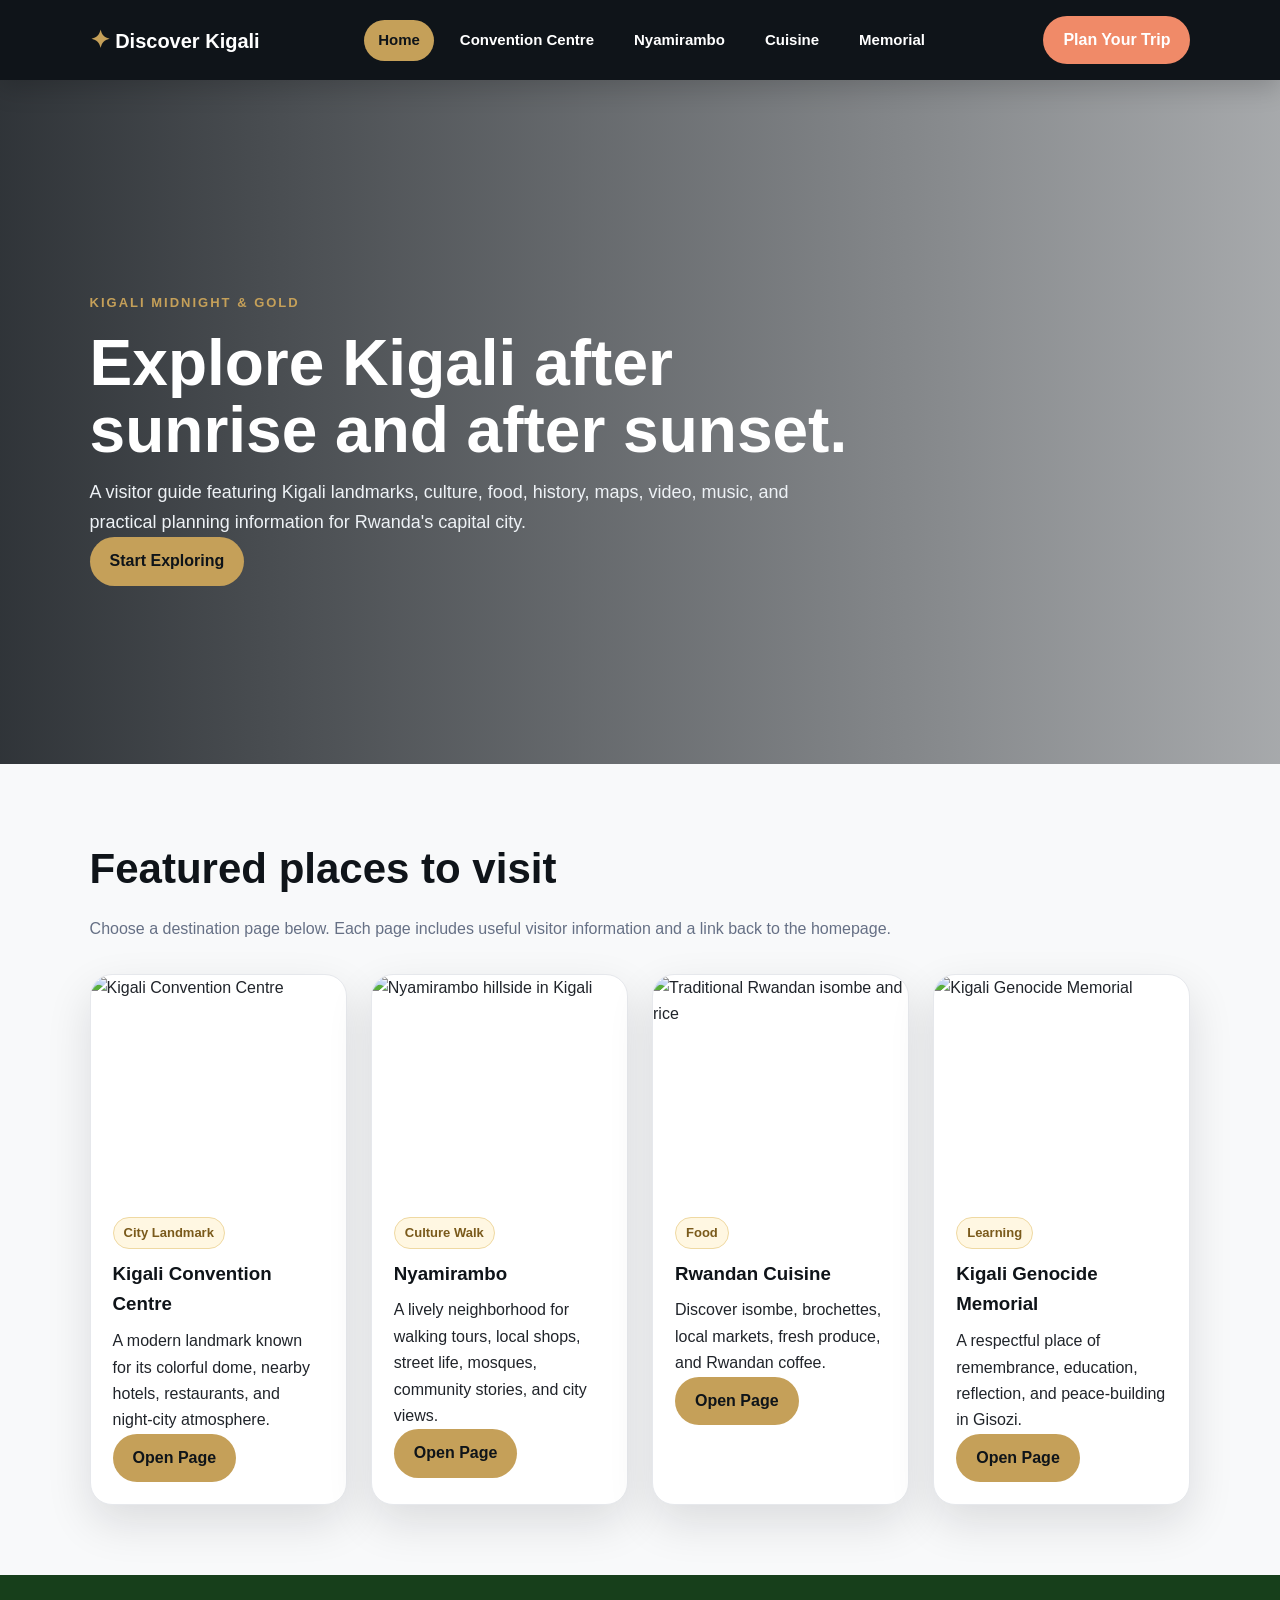
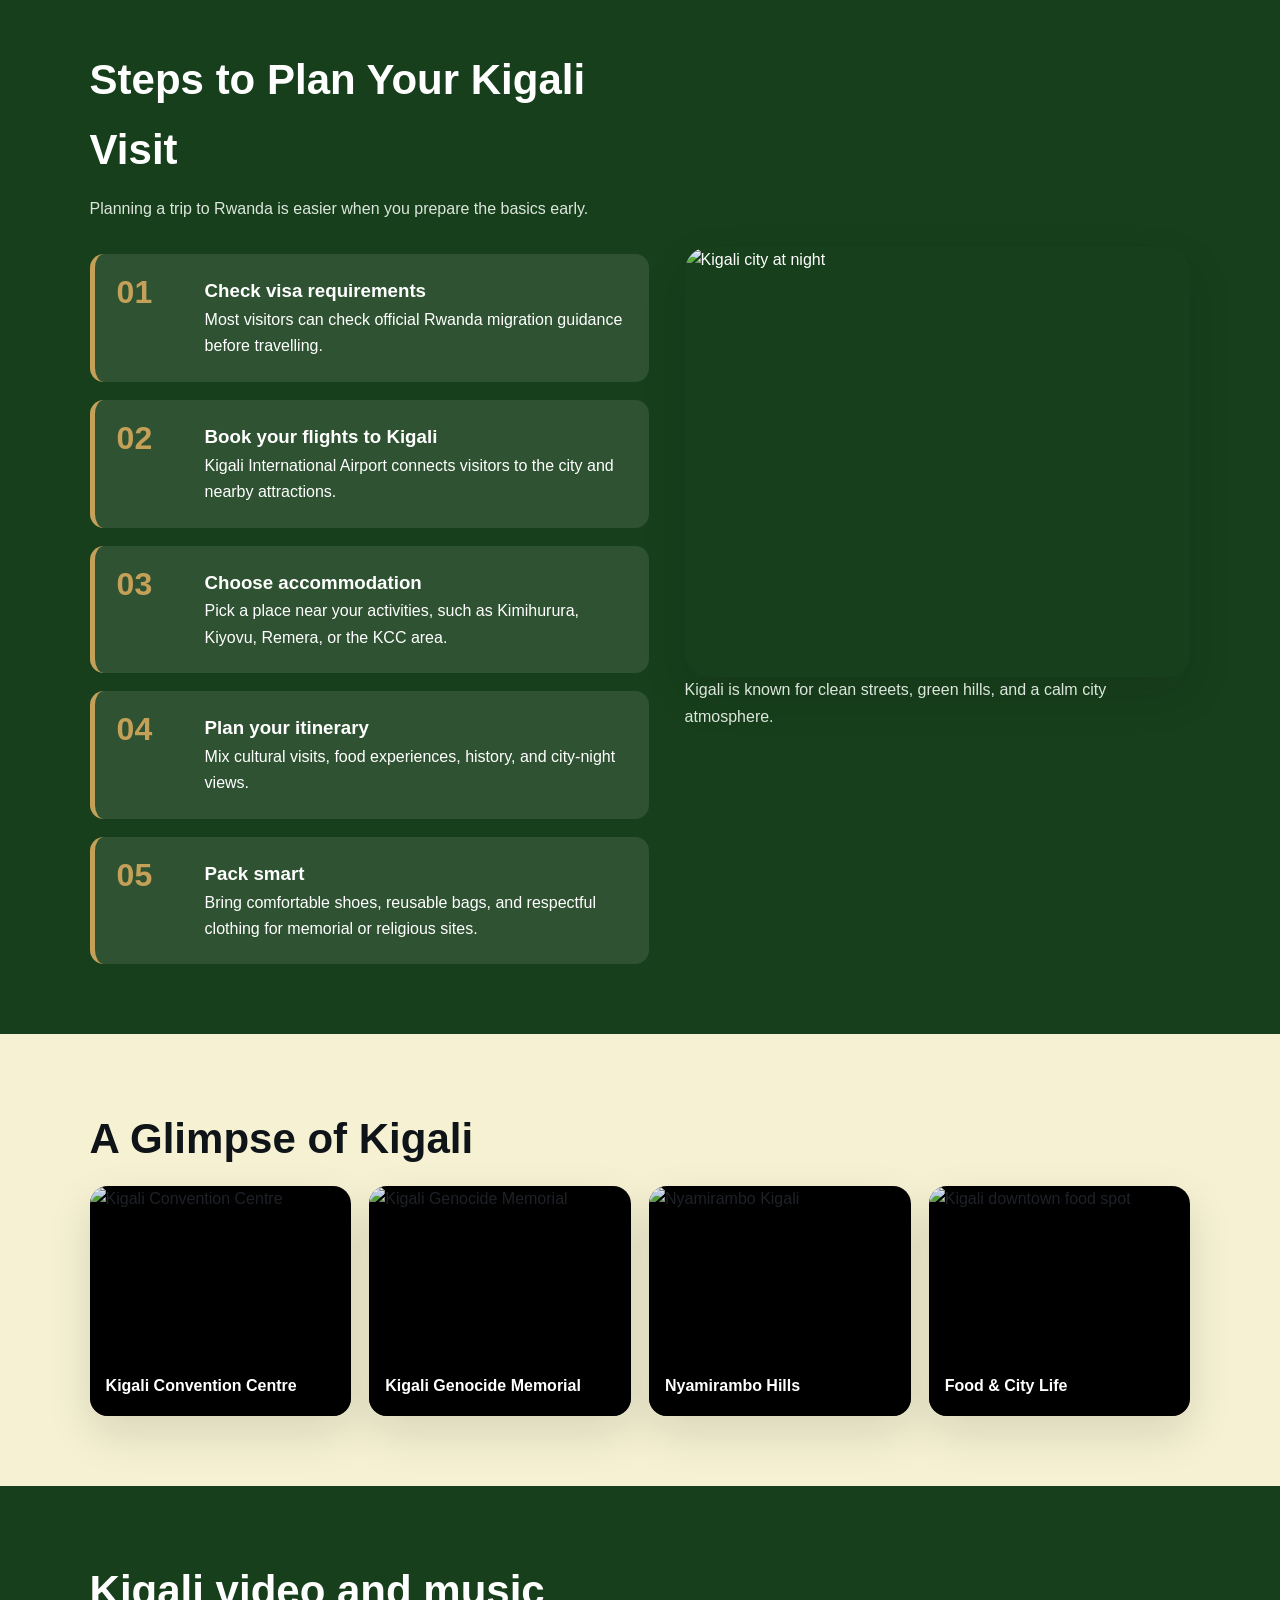
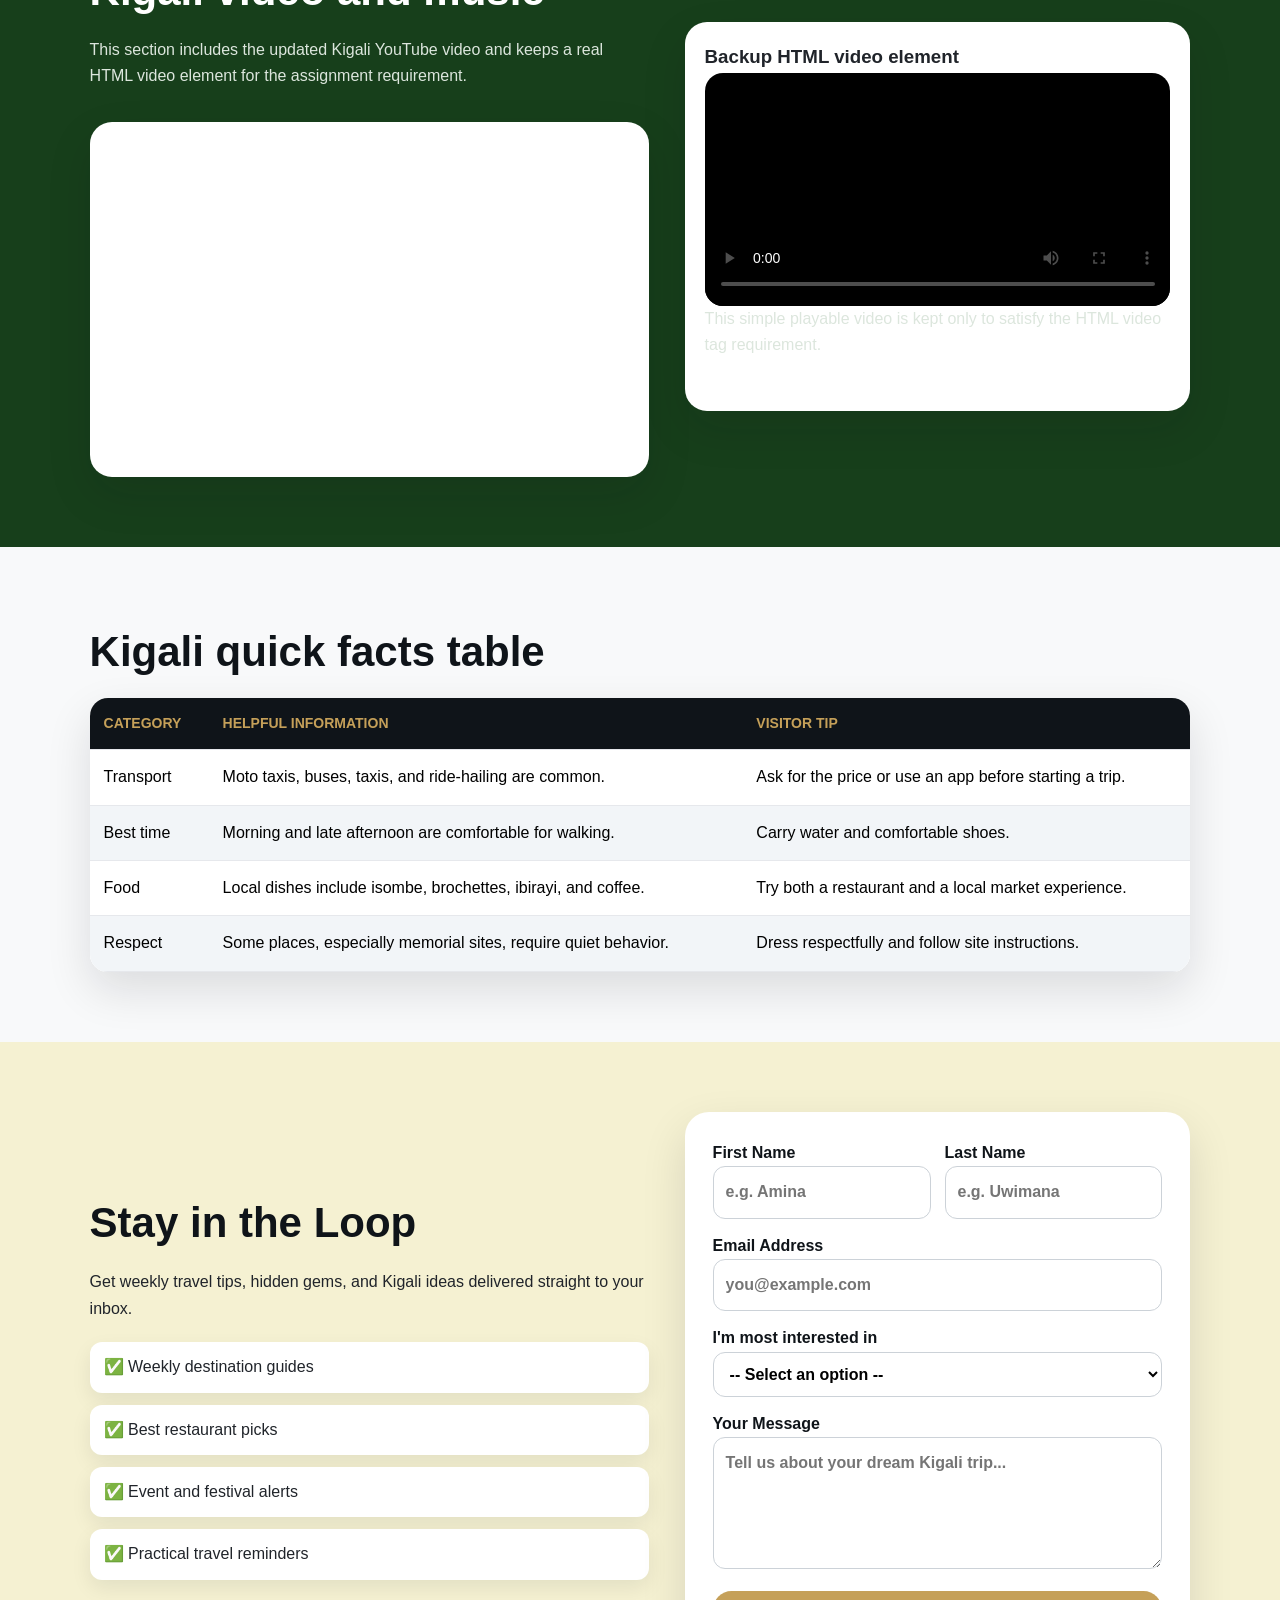
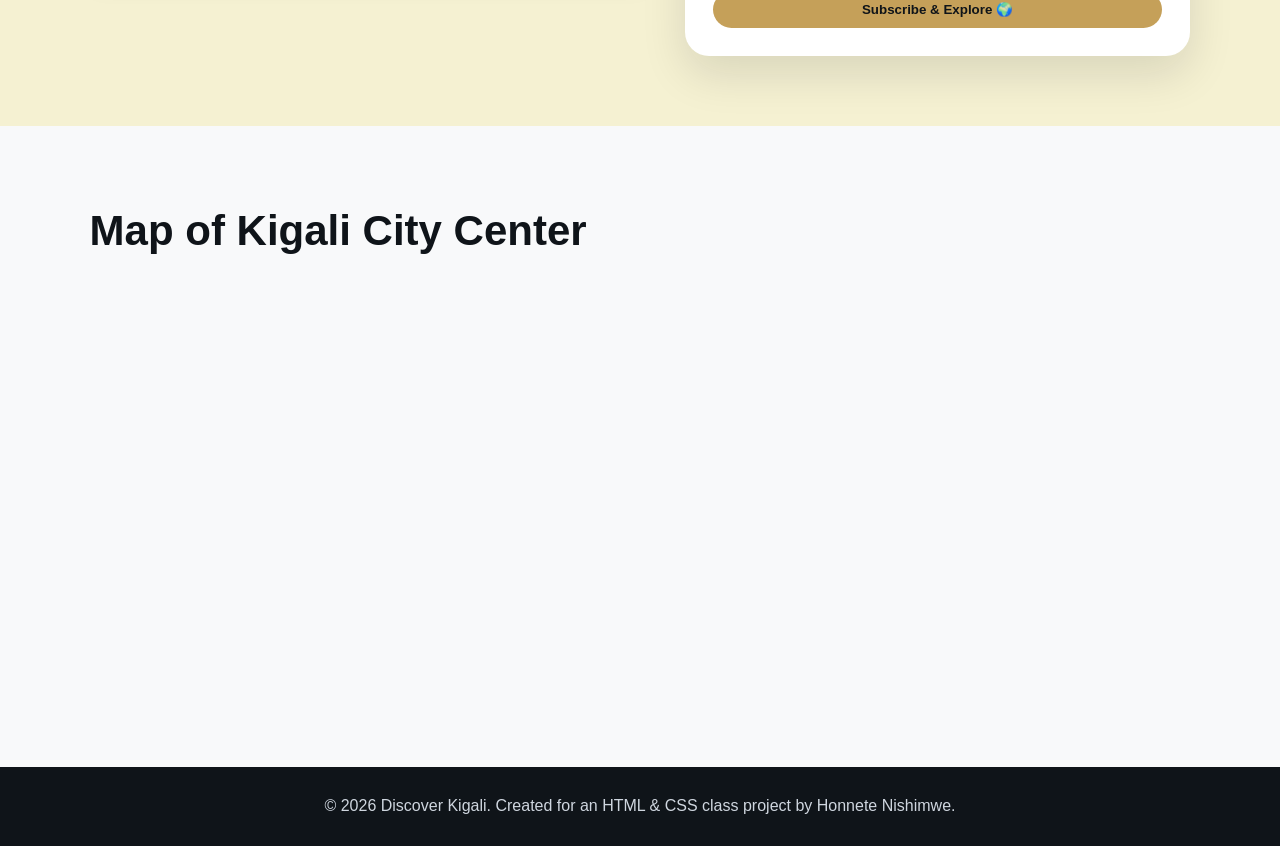
==== commit 1c00780f: "Add README; edit CSS" ====
--- a/index.html
+++ b/index.html
@@ -74,7 +74,7 @@
   <div class="split">
     <div>
       <h2 class="section-title">Kigali video and music</h2>
-      <!-- <p class="section-sub">This section includes the updated Kigali YouTube video and keeps a real HTML video element for the assignment requirement.</p> -->
+      <p class="section-sub">This section includes the updated Kigali YouTube video and keeps a real HTML video element for the assignment requirement.</p>
       <div class="media-box"><iframe width="560" height="315" src="https://www.youtube.com/embed/5FVO3IHwIzw" title="Kigali video" allowfullscreen></iframe></div>
     </div>
     <div class="media-box">
@@ -98,14 +98,14 @@
     <div>
       <h2 class="section-title">Stay in the Loop</h2>
       <p>Get weekly travel tips, hidden gems, and Kigali ideas delivered straight to your inbox.</p>
-      <ul class="feature-list"><li>Weekly destination guides</li><li> Best restaurant picks</li><li>✅ Event and festival alerts</li><li>✅ Practical travel reminders</li></ul>
+      <ul class="feature-list"><li>✅ Weekly destination guides</li><li>✅ Best restaurant picks</li><li>✅ Event and festival alerts</li><li>✅ Practical travel reminders</li></ul>
     </div>
     <form class="form">
       <div class="row"><label>First Name<input type="text" placeholder="e.g. Amina"></label><label>Last Name<input type="text" placeholder="e.g. Uwimana"></label></div>
       <label>Email Address<input type="email" placeholder="you@example.com"></label>
       <label>I'm most interested in<select><option>-- Select an option --</option><option>Kigali Convention Centre</option><option>Nyamirambo</option><option>Rwandan Cuisine</option><option>Kigali Genocide Memorial</option></select></label>
       <label>Your Message<textarea rows="4" placeholder="Tell us about your dream Kigali trip..."></textarea></label>
-      <button class="btn" type="submit">Subscribe & Explore </button>
+      <button class="btn" type="submit">Subscribe & Explore 🌍</button>
     </form>
   </div>
 </section>
--- a/index.css
+++ b/index.css
@@ -1,866 +1,493 @@
 /*
-  =====================================================
-  index.css — Home Page Styles
-  Project: Discover Kigali Tourism Website
-  =====================================================
-
-  🎨 DESIGN STORY:
-  The "Kigali Midnight & Gold" professional theme represents
-  the "Modern Spark of Kigali" — combining the sophistication
-  of the city at night with its golden opportunities.
-
-  Color Palette:
-  — Main Background: #F8F9FA (Clean Slate)
-  — Primary Headers/Nav: #0F1419 (Midnight Navy)
-  — Primary Buttons/Accents: #C5A059 (Brushed Gold)
-  — Hover Effects: #00D2FF (Electric Cyan)
-
-  This design combines the darkness of Rwanda's past with the
-  bright future the country is building. The midnight navy represents
-  both the depth of Kigali's history and the modern skyline, while
-  the gold symbolizes the golden opportunities and warm hospitality
-  that await visitors.
-
-  Typography: "Outfit" for clean modern UI + "Playfair Display" for
-  elegant headings that feel prestigious without being stuffy.
-
-  I'm super proud of how this came together! — Junior Dev 🌍
+  Design story: Kigali Midnight & Gold represents the Modern Spark of Kigali.
+  Midnight navy shows Kigali at night, brushed gold shows opportunity,
+  and the bright hover color gives the website a modern city feeling.
 */
 
-/* ===== CSS VARIABLES — Kigali Midnight & Gold Theme ===== */
-:root {
-  /* Midnight Navy */
-  --midnight: #0F1419;
-  --midnight-light: #1a2530;
-  --midnight-dark: #080c10;
-
-  /* Brushed Gold */
-  --gold: #C5A059;
-  --gold-light: #d4b06a;
-  --gold-dark: #a88645;
-
-  /* Clean Slate */
-  --slate: #F8F9FA;
-  --slate-dark: #e9ecef;
-  --slate-light: #ffffff;
-
-  /* Electric Cyan for hover */
-  --cyan: #00D2FF;
-  --cyan-light: #4de1ff;
-  --cyan-dark: #00a8cc;
-
-  /* Text Colors */
-  --text-dark: #0F1419;
-  --text-medium: #495057;
-  --text-light: #6c757d;
-  --text-muted: #adb5bd;
-
-  /* Utility */
-  --white: #ffffff;
-  --shadow-sm: 0 2px 8px rgba(0,0,0,0.08);
-  --shadow-md: 0 6px 24px rgba(0,0,0,0.12);
-  --shadow-lg: 0 16px 48px rgba(0,0,0,0.18);
-  --radius: 12px;
-  --radius-sm: 8px;
-  --transition: all 0.3s ease;
-}
-
-/* ===== RESET — Always reset first before adding styles! ===== */
-*, *::before, *::after {
+/* Junior developer comment: This reset removes default spacing so the layout is easier to control. */
+* {
+  box-sizing: border-box;
   margin: 0;
   padding: 0;
-  box-sizing: border-box;
 }
 
 html {
-  scroll-behavior: smooth; /* Finally figured out how smooth scrolling works — one line! */
+  scroll-behavior: smooth;
 }
 
 body {
-  font-family: 'Outfit', sans-serif;
-  background-color: var(--slate);
-  color: var(--text-dark);
-  line-height: 1.7;
-  overflow-x: hidden;
-}
-
-/* ===== UTILITY CLASSES ===== */
-.container {
-  max-width: 1200px;
-  margin: 0 auto;
-  padding: 0 24px;
+  font-family: Arial, Helvetica, sans-serif;
+  background-color: #F8F9FA;
+  color: #20242a;
+  line-height: 1.65;
+}
+
+img {
+  width: 100%;
+  display: block;
+  object-fit: cover;
+}
+
+video {
+  width: 100%;
+  display: block;
+}
+
+iframe {
+  max-width: 100%;
+  display: block;
+}
+
+.site-header {
+  position: sticky;
+  top: 0;
+  z-index: 10;
+  background-color: #0F1419;
+  display: flex;
+  justify-content: space-between;
+  align-items: center;
+  padding: 16px 7%;
+  box-shadow: 0 8px 24px rgba(0, 0, 0, 0.18);
+}
+
+.logo {
+  font-weight: 800;
+  color: white;
+  text-decoration: none;
+  font-size: 20px;
+}
+
+.logo span {
+  color: #C5A059;
+  font-size: 24px;
+}
+
+.nav-menu {
+  display: flex;
+  gap: 12px;
+  flex-wrap: wrap;
+}
+
+.nav-menu a {
+  color: white;
+  text-decoration: none;
+  padding: 8px 14px;
+  border-radius: 30px;
+  font-size: 15px;
+  font-weight: 700;
+}
+
+.nav-menu a:hover {
+  background-color: #C5A059;
+  color: #0F1419;
+}
+
+.nav-menu a.active {
+  background-color: #C5A059;
+  color: #0F1419;
+}
+
+.nav-button {
+  background-color: #f08a68;
+  color: white;
+  text-decoration: none;
+  font-weight: 800;
+  border-radius: 30px;
+  padding: 11px 20px;
+}
+
+.nav-button:hover {
+  background-color: #00D2FF;
+  color: #0F1419;
+}
+
+.btn {
+  background-color: #C5A059;
+  color: #0F1419;
+  text-decoration: none;
+  font-weight: 800;
+  border: none;
+  border-radius: 30px;
+  padding: 11px 20px;
+  display: inline-block;
+  cursor: pointer;
+}
+
+.btn:hover {
+  background-color: #00D2FF;
+  color: #0F1419;
+}
+
+.hero {
+  min-height: 76vh;
+  background-image: linear-gradient(90deg, rgba(15, 20, 25, 0.86), rgba(15, 20, 25, 0.35)), var(--hero);
+  background-size: cover;
+  background-position: center;
+  display: grid;
+  align-items: center;
+  padding: 100px 7% 70px;
+  color: white;
+}
+
+.hero-content {
+  max-width: 820px;
+}
+
+.eyebrow {
+  color: #C5A059;
+  text-transform: uppercase;
+  letter-spacing: 2px;
+  font-weight: 800;
+  font-size: 13px;
+}
+
+.hero h1 {
+  font-size: 64px;
+  line-height: 1.05;
+  margin: 14px 0;
+}
+
+.hero p {
+  font-size: 18px;
+  max-width: 700px;
+  color: #eef2f6;
+}
+
+.section {
+  padding: 70px 7%;
+}
+
+.cream {
+  background-color: #f5f1d2;
+}
+
+.dark {
+  background-color: #173f1b;
+  color: white;
 }
 
 .section-title {
-  font-family: 'Playfair Display', serif;
-  font-size: clamp(2rem, 4vw, 3rem);
-  color: var(--midnight);
+  font-size: 42px;
+  color: #0F1419;
+  margin-bottom: 12px;
+}
+
+.dark .section-title {
+  color: white;
+}
+
+.section-sub {
+  color: #667085;
+  max-width: 820px;
+  margin-bottom: 32px;
+}
+
+.dark .section-sub {
+  color: #dce6dd;
+}
+
+.grid {
+  display: grid;
+  grid-template-columns: repeat(auto-fit, minmax(250px, 1fr));
+  gap: 24px;
+}
+
+.card {
+  background-color: white;
+  border: 1px solid #e6e8ec;
+  border-radius: 22px;
+  overflow: hidden;
+  box-shadow: 0 18px 45px rgba(15, 20, 25, 0.12);
+}
+
+.card img {
+  height: 220px;
+}
+
+.card-body {
+  padding: 22px;
+}
+
+.card h3 {
+  color: #0F1419;
+  margin-bottom: 8px;
+}
+
+.tag {
+  display: inline-block;
+  background-color: #fff7e2;
+  color: #7a5a1b;
+  border: 1px solid #efd9a2;
+  border-radius: 30px;
+  padding: 4px 10px;
+  font-size: 13px;
+  font-weight: 700;
+  margin-bottom: 10px;
+}
+
+.split {
+  display: grid;
+  grid-template-columns: 1.05fr 0.95fr;
+  gap: 36px;
+  align-items: center;
+}
+
+.split img {
+  border-radius: 24px;
+  box-shadow: 0 18px 45px rgba(15, 20, 25, 0.12);
+  height: 430px;
+}
+
+.info-list {
+  margin-left: 20px;
+  margin-top: 16px;
+}
+
+.info-list li {
+  margin-bottom: 8px;
+}
+
+.steps {
+  display: grid;
+  gap: 18px;
+}
+
+.step {
+  display: grid;
+  grid-template-columns: 72px 1fr;
+  gap: 16px;
+  align-items: start;
+  background-color: rgba(255, 255, 255, 0.10);
+  border-left: 5px solid #C5A059;
+  border-radius: 14px;
+  padding: 22px;
+}
+
+.step-number {
+  font-size: 32px;
+  font-weight: 900;
+  color: #C5A059;
+  line-height: 1;
+}
+
+.table-wrap {
+  overflow-x: auto;
+  background-color: white;
+  border-radius: 18px;
+  box-shadow: 0 18px 45px rgba(15, 20, 25, 0.12);
+}
+
+table {
+  width: 100%;
+  border-collapse: collapse;
+  min-width: 720px;
+  color: black;
+  background-color: white;
+}
+
+th {
+  background-color: #0F1419;
+  color: #C5A059;
+  text-align: left;
+  text-transform: uppercase;
+  font-size: 14px;
+}
+
+th,
+td {
+  padding: 14px;
+  border-bottom: 1px solid #e6e8ec;
+}
+
+td {
+  color: black;
+  background-color: white;
+}
+
+tbody tr:nth-child(even) td {
+  background-color: #f2f5f8;
+}
+
+tr:hover td {
+  background-color: #fff7e2;
+  color: #0F1419;
+}
+
+.media-box {
+  background-color: white;
+  border-radius: 22px;
+  box-shadow: 0 18px 45px rgba(15, 20, 25, 0.12);
+  padding: 20px;
+  color: #20242a;
+}
+
+.media-box iframe {
+  width: 100%;
+  border: none;
+  border-radius: 18px;
+}
+
+.map iframe {
+  width: 100%;
+  border: none;
+  border-radius: 18px;
+}
+
+.media-box video {
+  border-radius: 18px;
+  width: 100%;
+  max-height: 420px;
+  background-color: black;
+}
+
+.audio-panel {
+  background-color: #101820;
+  color: white;
+  border-radius: 18px;
+  padding: 18px;
+}
+
+.audio-panel audio {
+  width: 100%;
+  margin-top: 12px;
+}
+
+.form {
+  background-color: white;
+  padding: 28px;
+  border-radius: 24px;
+  box-shadow: 0 18px 45px rgba(15, 20, 25, 0.12);
+  display: grid;
+  gap: 14px;
+}
+
+.form .row {
+  display: grid;
+  grid-template-columns: 1fr 1fr;
+  gap: 14px;
+}
+
+.form label {
+  font-weight: 700;
+  color: #0F1419;
+}
+
+.form input,
+.form select,
+.form textarea {
+  width: 100%;
+  padding: 12px;
+  border: 1px solid #ccd2d8;
+  border-radius: 12px;
+  font: inherit;
+  background-color: white;
+}
+
+.footer {
+  background-color: #0F1419;
+  color: #cfd6df;
   text-align: center;
+  padding: 26px 7%;
+}
+
+.back-link {
+  color: #C5A059;
+  font-weight: 800;
+  text-decoration: none;
+  display: inline-block;
   margin-bottom: 12px;
 }
 
-.section-title.left {
-  text-align: left;
-}
-
-.section-subtitle {
-  text-align: center;
-  color: var(--text-medium);
-  font-size: 1.1rem;
-  max-width: 600px;
-  margin: 0 auto 48px;
-}
-
-.btn-primary {
-  display: inline-block;
-  background-color: var(--gold);
-  color: var(--midnight);
-  padding: 14px 32px;
-  border-radius: var(--radius);
-  text-decoration: none;
-  font-weight: 700;
-  font-size: 1rem;
-  transition: var(--transition);
-  box-shadow: var(--shadow-md);
-}
-
-.btn-primary:hover {
-  background-color: var(--gold-light);
-  color: var(--midnight);
-  transform: translateY(-2px);
-  box-shadow: var(--shadow-lg);
-}
-
-.btn-secondary {
-  display: inline-block;
-  background-color: transparent;
-  color: var(--white);
-  padding: 14px 32px;
-  border-radius: var(--radius);
-  border: 2px solid var(--white);
-  text-decoration: none;
-  font-weight: 600;
-  font-size: 1rem;
-  transition: var(--transition);
-}
-
-.btn-secondary:hover {
-  background-color: var(--white);
-  color: var(--midnight);
-}
-
-/* ===== NAVBAR ===== */
-/* Position: fixed so it stays at the top as you scroll — so useful! */
-.navbar {
-  position: fixed;
-  top: 0;
+.note {
+  border-left: 5px solid #C5A059;
+  background-color: #fff7e2;
+  padding: 18px;
+  border-radius: 12px;
+  margin-top: 20px;
+  color: #0F1419;
+}
+
+.gallery {
+  display: grid;
+  grid-template-columns: repeat(auto-fit, minmax(220px, 1fr));
+  gap: 18px;
+}
+
+.gallery figure {
+  position: relative;
+  overflow: hidden;
+  border-radius: 18px;
+  box-shadow: 0 18px 45px rgba(15, 20, 25, 0.12);
+  background-color: black;
+}
+
+.gallery img {
+  height: 230px;
+  opacity: 0.94;
+}
+
+.gallery figure:hover img {
+  opacity: 1;
+}
+
+.gallery figcaption {
+  position: absolute;
   left: 0;
   right: 0;
-  z-index: 1000;
-  display: flex;
-  align-items: center;
-  justify-content: space-between;
-  padding: 18px 40px;
-  background-color: rgba(15, 20, 25, 0.95);
-  backdrop-filter: blur(10px);
-  box-shadow: var(--shadow-md);
-}
-
-.nav-brand {
-  display: flex;
-  align-items: center;
-  gap: 10px;
-  text-decoration: none;
-}
-
-.brand-icon {
-  font-size: 1.8rem;
-}
-
-.brand-name {
-  font-size: 1.3rem;
-  font-weight: 700;
-  color: var(--white);
-  letter-spacing: 0.5px;
-}
-
-/* Using <ul> for nav links — correct semantic approach! */
-.nav-links {
-  display: flex;
+  bottom: 0;
+  padding: 16px;
+  color: white;
+  font-weight: 800;
+  background-color: rgba(0, 0, 0, 0.70);
+}
+
+.feature-list {
   list-style: none;
-  gap: 8px;
-}
-
-.nav-links li a {
-  color: rgba(255,255,255,0.85);
-  text-decoration: none;
-  padding: 8px 16px;
-  border-radius: var(--radius-sm);
-  font-weight: 500;
-  font-size: 0.95rem;
-  transition: var(--transition);
-}
-
-/* The required hover effect! Gold (#C5A059) on hover with cyan highlight ✅ */
-.nav-links li a:hover,
-.nav-links li a.active {
-  background-color: var(--gold);
-  color: var(--midnight);
-  font-weight: 700;
-}
-
-.btn-nav {
-  background-color: var(--gold);
-  color: var(--midnight);
-  padding: 10px 22px;
-  border-radius: var(--radius-sm);
-  text-decoration: none;
-  font-weight: 600;
-  font-size: 0.9rem;
-  transition: var(--transition);
-}
-
-.btn-nav:hover {
-  background-color: var(--cyan);
-  color: var(--midnight);
-}
-
-/* ===== HERO SECTION ===== */
-.hero {
-  min-height: 100vh;
-  position: relative;
-  background-image: url('https://picsum.photos/seed/kigali-hero/1400/900');
-  background-size: cover;
-  background-position: center;
-  background-attachment: fixed; /* Parallax effect — looks SO cool! */
-  display: flex;
-  flex-direction: column;
-  align-items: center;
-  justify-content: center;
-  text-align: center;
-  padding: 120px 24px 80px;
-}
-
-/* Dark overlay so text is readable on top of the image */
-.hero-overlay {
-  position: absolute;
-  inset: 0;
-  background: linear-gradient(
-    to bottom,
-    rgba(20, 50, 18, 0.6) 0%,
-    rgba(20, 50, 18, 0.5) 60%,
-    rgba(20, 50, 18, 0.8) 100%
-  );
-}
-
-.hero-content {
-  position: relative;
-  z-index: 1;
-  max-width: 780px;
-}
-
-.hero-eyebrow {
-  font-size: 0.95rem;
-  font-weight: 700;
-  letter-spacing: 4px;
-  text-transform: uppercase;
-  color: var(--gold);
-  margin-bottom: 20px;
-}
-
-.hero-title {
-  font-family: 'Playfair Display', serif;
-  font-size: clamp(3rem, 7vw, 5.5rem);
-  color: var(--white);
-  line-height: 1.1;
-  margin-bottom: 24px;
-}
-
-.hero-title em {
-  color: var(--gold);
-  font-style: italic;
-}
-
-.hero-subtitle {
-  font-size: 1.2rem;
-  color: rgba(255,255,255,0.85);
-  margin-bottom: 40px;
-  max-width: 580px;
-  margin-left: auto;
-  margin-right: auto;
-}
-
-.hero-actions {
-  display: flex;
-  gap: 16px;
-  justify-content: center;
-  flex-wrap: wrap;
-}
-
-/* Stats bar at bottom of hero — Flexbox makes these line up perfectly! */
-.hero-stats {
-  position: relative;
-  z-index: 1;
-  display: flex;
-  gap: 48px;
-  margin-top: 60px;
-  padding-top: 40px;
-  border-top: 1px solid rgba(255,255,255,0.2);
-}
-
-.stat {
-  display: flex;
-  flex-direction: column;
-  align-items: center;
-}
-
-.stat-num {
-  font-size: 2rem;
-  font-weight: 900;
-  color: var(--gold);
-}
-
-.stat-label {
-  font-size: 0.85rem;
-  color: rgba(255,255,255,0.7);
-  letter-spacing: 1px;
-  text-transform: uppercase;
-}
-
-/* ===== VIDEO SECTION ===== */
-.video-section {
-  padding: 96px 24px;
-  background-color: var(--green-dark);
-}
-
-.video-section .section-title {
-  color: var(--white);
-}
-
-.video-section .section-subtitle {
-  color: rgba(255,255,255,0.7);
-}
-
-/* The padding-bottom trick for 16:9 ratio — finally figured this out! */
-.video-wrapper {
-  position: relative;
-  padding-bottom: 56.25%;
-  height: 0;
-  border-radius: var(--radius);
-  overflow: hidden;
-  box-shadow: var(--shadow-lg);
-  border: 3px solid var(--gold);
-}
-
-.video-wrapper iframe {
-  position: absolute;
-  top: 0;
-  left: 0;
-  width: 100%;
-  height: 100%;
-  border: none;
-}
-
-/* ===== DESTINATIONS GRID ===== */
-.destinations {
-  padding: 96px 24px;
-  background-color: var(--cream);
-}
-
-/* Using CSS Grid — so much better than trying to do this with floats! */
-.destinations-grid {
-  display: grid;
-  grid-template-columns: repeat(auto-fit, minmax(280px, 1fr));
-  gap: 28px;
-}
-
-.dest-card {
-  background: var(--white);
-  border-radius: var(--radius);
-  overflow: hidden;
-  text-decoration: none;
-  box-shadow: var(--shadow-sm);
-  transition: var(--transition);
-  display: block;
-}
-
-.dest-card:hover {
-  transform: translateY(-8px);
-  box-shadow: var(--shadow-lg);
-}
-
-.dest-img-wrap {
-  position: relative;
-  overflow: hidden;
-}
-
-.dest-img {
-  width: 100%;
-  height: 220px;
-  object-fit: cover;
-  display: block;
-  transition: transform 0.4s ease;
-}
-
-.dest-card:hover .dest-img {
-  transform: scale(1.05);
-}
-
-.dest-badge {
-  position: absolute;
-  top: 14px;
-  left: 14px;
-  background-color: var(--gold);
-  color: var(--green-dark);
-  font-size: 0.75rem;
-  font-weight: 700;
-  padding: 4px 12px;
-  border-radius: 50px;
-  letter-spacing: 0.5px;
-}
-
-.dest-info {
-  padding: 24px;
-}
-
-.dest-info h3 {
-  font-family: 'Playfair Display', serif;
-  font-size: 1.4rem;
-  color: var(--midnight);
-  margin-bottom: 10px;
-}
-
-.dest-info p {
-  color: var(--text-medium);
-  font-size: 0.95rem;
-  margin-bottom: 16px;
-}
-
-.dest-link {
-  color: var(--gold);
-  font-weight: 700;
-  font-size: 0.95rem;
-}
-
-.dest-card:hover .dest-link {
-  color: var(--cyan);
-}
-
-/* ===== PLAN YOUR VISIT SECTION ===== */
-.plan-section {
-  padding: 96px 24px;
-  background: linear-gradient(135deg, var(--midnight) 0%, var(--midnight-light) 100%);
-}
-
-.plan-container {
-  display: flex;
-  gap: 64px;
-  align-items: flex-start;
-}
-
-.plan-text {
-  flex: 1;
-  min-width: 0;
-}
-
-.plan-text .section-title {
-  color: var(--white);
-  margin-bottom: 16px;
-}
-
-.plan-text > p {
-  color: rgba(255,255,255,0.8);
-  font-size: 1.05rem;
-  margin-bottom: 40px;
-}
-
-/* Styled ordered list — the default browser style was boring! */
-.plan-list {
-  list-style: none;
-  display: flex;
-  flex-direction: column;
-  gap: 24px;
-}
-
-.plan-list li {
-  display: flex;
-  gap: 20px;
-  align-items: flex-start;
-  background: rgba(255,255,255,0.08);
-  padding: 20px 24px;
-  border-radius: var(--radius-sm);
-  border-left: 4px solid var(--gold);
-}
-
-.step-num {
-  font-size: 1.8rem;
-  font-weight: 900;
-  color: var(--gold);
-  opacity: 0.6;
-  line-height: 1;
-  flex-shrink: 0;
-}
-
-.plan-list li div strong {
-  display: block;
-  font-size: 1.05rem;
-  color: var(--white);
-  margin-bottom: 4px;
-}
-
-.plan-list li div p {
-  font-size: 0.9rem;
-  color: rgba(255,255,255,0.7);
-}
-
-.plan-list li a {
-  color: var(--gold);
-}
-
-.plan-image {
-  flex: 0 0 380px;
-  position: relative;
-}
-
-.plan-image img {
-  width: 100%;
-  height: 500px;
-  object-fit: cover;
-  border-radius: var(--radius);
-  box-shadow: var(--shadow-lg);
-  border: 4px solid var(--gold);
-}
-
-.plan-img-caption {
-  text-align: center;
-  color: var(--gold);
-  font-size: 0.9rem;
-  margin-top: 12px;
-  font-weight: 600;
-}
-
-/* ===== MAP SECTION ===== */
-.map-section {
-  padding: 96px 24px;
-  background-color: var(--slate-dark);
-}
-
-/* Same 16:9 ratio trick I used for the video! */
-.map-wrapper {
-  position: relative;
-  padding-bottom: 50%;
-  height: 0;
-  border-radius: var(--radius);
-  overflow: hidden;
-  box-shadow: var(--shadow-lg);
-  border: 3px solid var(--gold);
-}
-
-.map-wrapper iframe {
-  position: absolute;
-  top: 0;
-  left: 0;
-  width: 100%;
-  height: 100%;
-  border: none;
-}
-
-/* ===== GALLERY SECTION ===== */
-.gallery-section {
-  padding: 96px 24px;
-  background-color: var(--cream);
-}
-
-/* CSS Grid with auto layout — this creates a cool masonry-like look! */
-.gallery-grid {
-  display: grid;
-  grid-template-columns: repeat(3, 1fr);
-  grid-template-rows: auto;
-  gap: 16px;
-  grid-template-areas:
-    "tall img2 img3"
-    "wide wide img5";
-}
-
-.gallery-img {
-  width: 100%;
-  height: 250px;
-  object-fit: cover;
-  border-radius: var(--radius-sm);
-  transition: var(--transition);
-  box-shadow: var(--shadow-sm);
-}
-
-.gallery-img:hover {
-  transform: scale(1.02);
-  box-shadow: var(--shadow-md);
-  z-index: 1;
-  position: relative;
-}
-
-.gallery-img.tall {
-  grid-area: tall;
-  height: 516px;
-}
-
-.gallery-img.wide {
-  grid-area: wide;
-  height: 250px;
-}
-
-/* ===== CONTACT / NEWSLETTER SECTION ===== */
-.contact-section {
-  padding: 96px 24px;
-  background-color: var(--terracotta);
-  background-image: url('https://picsum.photos/seed/contact-bg/1400/600');
-  background-size: cover;
-  background-blend-mode: multiply;
-}
-
-.contact-wrapper {
-  display: flex;
-  gap: 64px;
-  align-items: flex-start;
-  background: rgba(255,255,255,0.95);
-  border-radius: var(--radius);
-  padding: 64px;
-  box-shadow: var(--shadow-lg);
-}
-
-.contact-text {
-  flex: 1;
-}
-
-.contact-text h2 {
-  font-family: 'Playfair Display', serif;
-  font-size: 2.5rem;
-  color: var(--green-dark);
-  margin-bottom: 16px;
-}
-
-.contact-text p {
-  color: var(--text-medium);
-  font-size: 1.05rem;
-  margin-bottom: 24px;
-}
-
-.contact-perks {
-  list-style: none;
-  display: flex;
-  flex-direction: column;
-  gap: 10px;
-}
-
-.contact-perks li {
-  color: var(--text-medium);
-  font-size: 1rem;
-}
-
-/* Form styling — took me a while but I'm happy with how clean this looks! */
-.contact-form {
-  flex: 1;
-  display: grid;
-  grid-template-columns: 1fr 1fr;
-  gap: 20px;
-}
-
-.form-group {
-  display: flex;
-  flex-direction: column;
-  gap: 8px;
-}
-
-.form-group.full {
-  grid-column: 1 / -1;
-}
-
-.form-group label {
-  font-size: 0.9rem;
-  font-weight: 600;
-  color: var(--green-dark);
-}
-
-.form-group input,
-.form-group select,
-.form-group textarea {
-  padding: 12px 16px;
-  border: 2px solid #e0e0e0;
-  border-radius: var(--radius-sm);
-  font-family: 'Outfit', sans-serif;
-  font-size: 1rem;
-  color: var(--text-dark);
-  background: var(--white);
-  transition: var(--transition);
-  outline: none;
-}
-
-.form-group input:focus,
-.form-group select:focus,
-.form-group textarea:focus {
-  border-color: var(--gold);
-  box-shadow: 0 0 0 3px rgba(197, 160, 89, 0.15);
-}
-
-.form-group textarea {
-  resize: vertical;
-  min-height: 120px;
-}
-
-.btn-submit {
-  grid-column: 1 / -1;
-  background-color: var(--gold);
-  color: var(--midnight);
-  border: none;
-  padding: 16px 32px;
-  border-radius: var(--radius-sm);
-  font-family: 'Outfit', sans-serif;
-  font-size: 1.1rem;
-  font-weight: 700;
-  cursor: pointer;
-  transition: var(--transition);
-}
-
-.btn-submit:hover {
-  background-color: var(--cyan);
-  color: var(--midnight);
-  transform: translateY(-2px);
-}
-
-/* ===== FOOTER ===== */
-/* Using <footer> keeps this section semantically correct! */
-.footer {
-  background-color: var(--midnight);
-  padding: 64px 40px 0;
-}
-
-.footer-inner {
-  display: grid;
-  grid-template-columns: 2fr 1fr 1fr;
-  gap: 48px;
-  padding-bottom: 48px;
-  border-bottom: 1px solid rgba(255,255,255,0.1);
-}
-
-.footer-brand .brand-name {
-  display: block;
-  font-size: 1.3rem;
-  font-weight: 700;
-  color: var(--white);
-  margin: 8px 0;
-}
-
-.footer-brand p {
-  color: rgba(255,255,255,0.6);
-  font-size: 0.9rem;
-  margin-top: 8px;
-}
-
-.footer-links h4 {
-  color: var(--gold);
-  font-size: 0.85rem;
-  font-weight: 700;
-  letter-spacing: 2px;
-  text-transform: uppercase;
-  margin-bottom: 20px;
-}
-
-.footer-links ul {
-  list-style: none;
-  display: flex;
-  flex-direction: column;
-  gap: 10px;
-}
-
-.footer-links ul a {
-  color: rgba(255,255,255,0.65);
-  text-decoration: none;
-  font-size: 0.95rem;
-  transition: var(--transition);
-}
-
-.footer-links ul a:hover {
-  color: var(--gold);
-}
-
-.footer-bottom {
-  text-align: center;
-  padding: 24px;
-  color: rgba(255,255,255,0.45);
-  font-size: 0.85rem;
-}
-
-/* ===== RESPONSIVE — Making sure the site looks good on phones too! ===== */
-@media (max-width: 900px) {
-  .navbar {
-    padding: 16px 24px;
-  }
-
-  .nav-links {
-    display: none; /* TODO: Add a hamburger menu later! */
-  }
-
-  .hero-stats {
-    gap: 24px;
-  }
-
-  .plan-container {
+  display: grid;
+  gap: 12px;
+  margin-top: 20px;
+}
+
+.feature-list li {
+  background-color: white;
+  border-radius: 12px;
+  padding: 12px 14px;
+  box-shadow: 0 8px 20px rgba(15, 20, 25, 0.08);
+}
+
+.dark .feature-list li {
+  background-color: rgba(255, 255, 255, 0.12);
+}
+
+@media (max-width: 850px) {
+  .site-header {
+    position: static;
+    align-items: flex-start;
+    gap: 12px;
     flex-direction: column;
   }
 
-  .plan-image {
-    flex: none;
-    width: 100%;
-  }
-
-  .plan-image img {
-    height: 300px;
-  }
-
-  .contact-wrapper {
-    flex-direction: column;
-    padding: 40px 24px;
-    gap: 40px;
-  }
-
-  .footer-inner {
+  .nav-button {
+    display: none;
+  }
+
+  .split {
     grid-template-columns: 1fr;
-    gap: 32px;
-  }
-
-  .gallery-grid {
-    grid-template-columns: 1fr 1fr;
-    grid-template-areas:
-      "tall img2"
-      "img3 img5"
-      "wide wide";
-  }
-
-  .gallery-img.tall {
-    height: 350px;
-  }
-}
-
-@media (max-width: 600px) {
-  .hero-title {
-    font-size: 2.5rem;
-  }
-
-  .destinations-grid {
+  }
+
+  .form .row {
     grid-template-columns: 1fr;
   }
 
-  .contact-form {
-    grid-template-columns: 1fr;
-  }
-
-  .gallery-grid {
-    grid-template-columns: 1fr;
-    grid-template-areas: none;
-  }
-
-  .gallery-img.tall,
-  .gallery-img.wide {
-    height: 220px;
-    grid-area: auto;
-  }
-}+  .hero {
+    min-height: 62vh;
+  }
+
+  .hero h1 {
+    font-size: 42px;
+  }
+
+  .section {
+    padding: 50px 6%;
+  }
+}
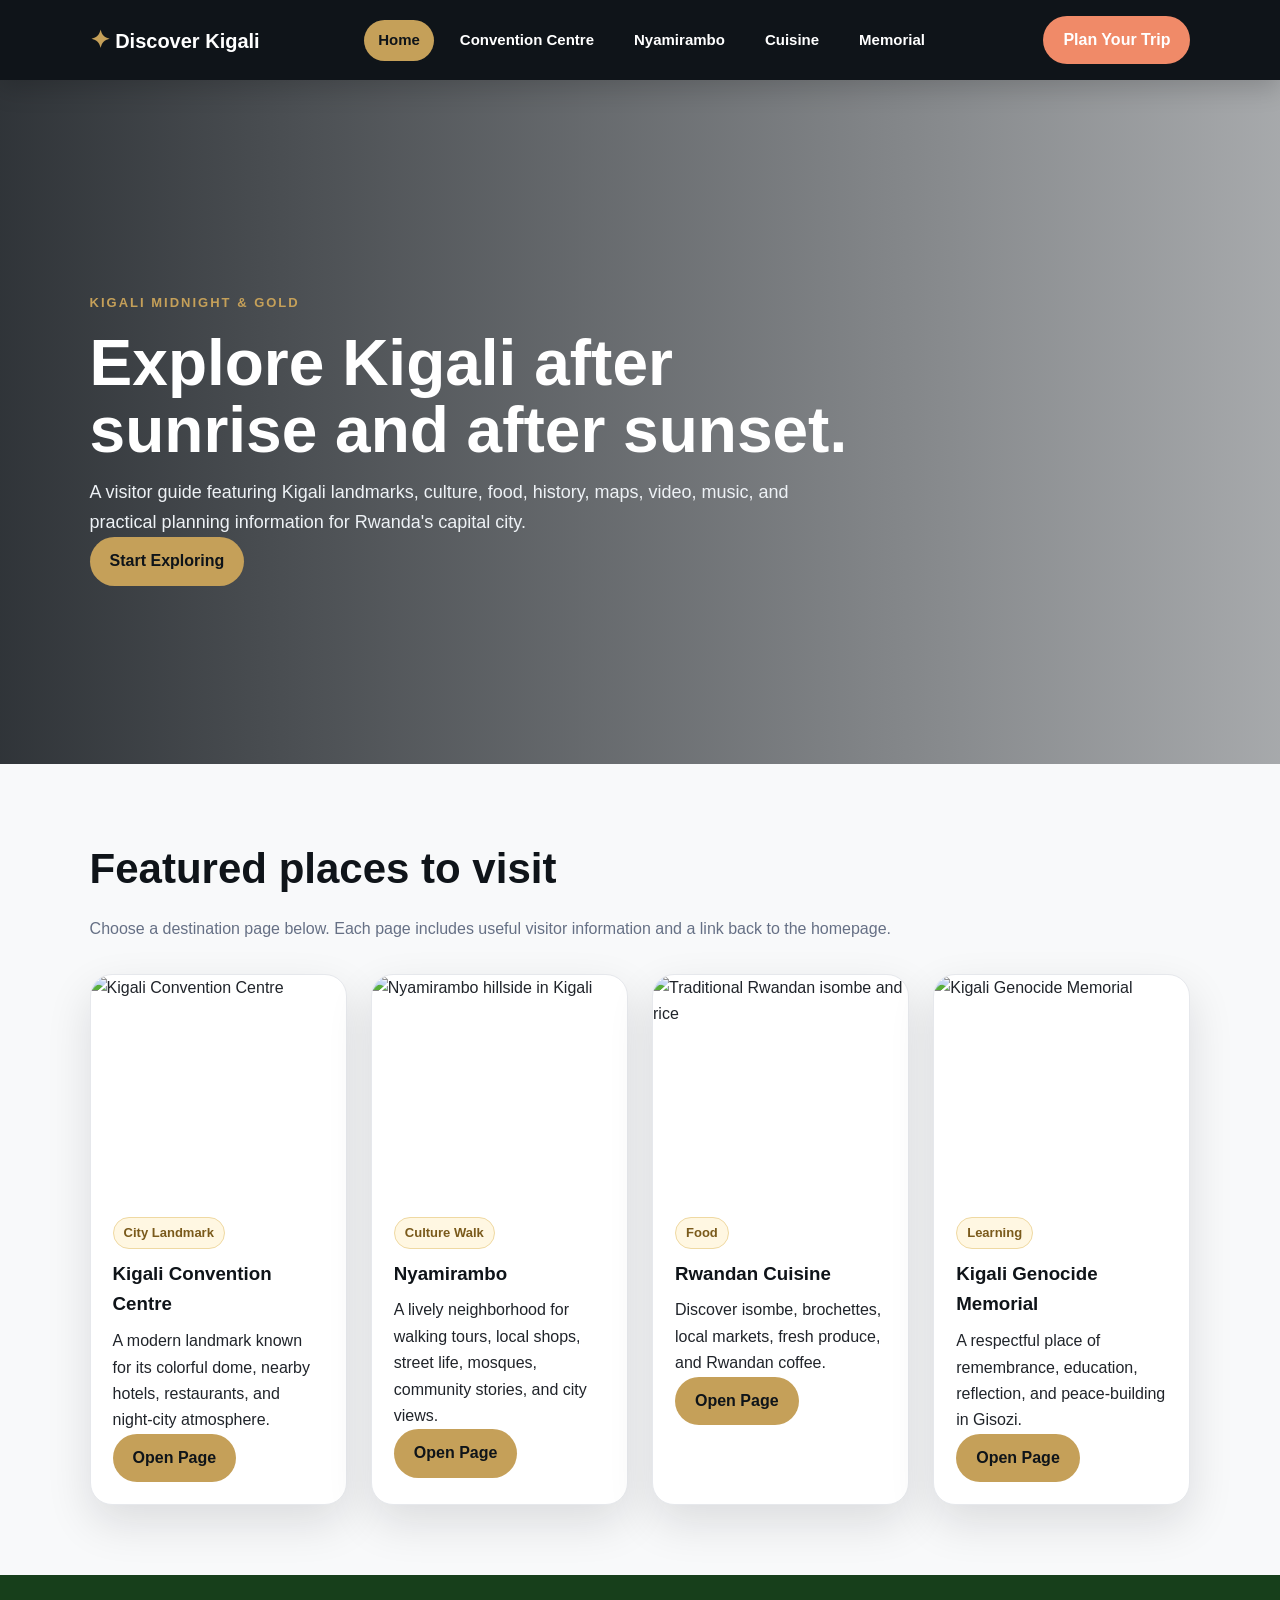
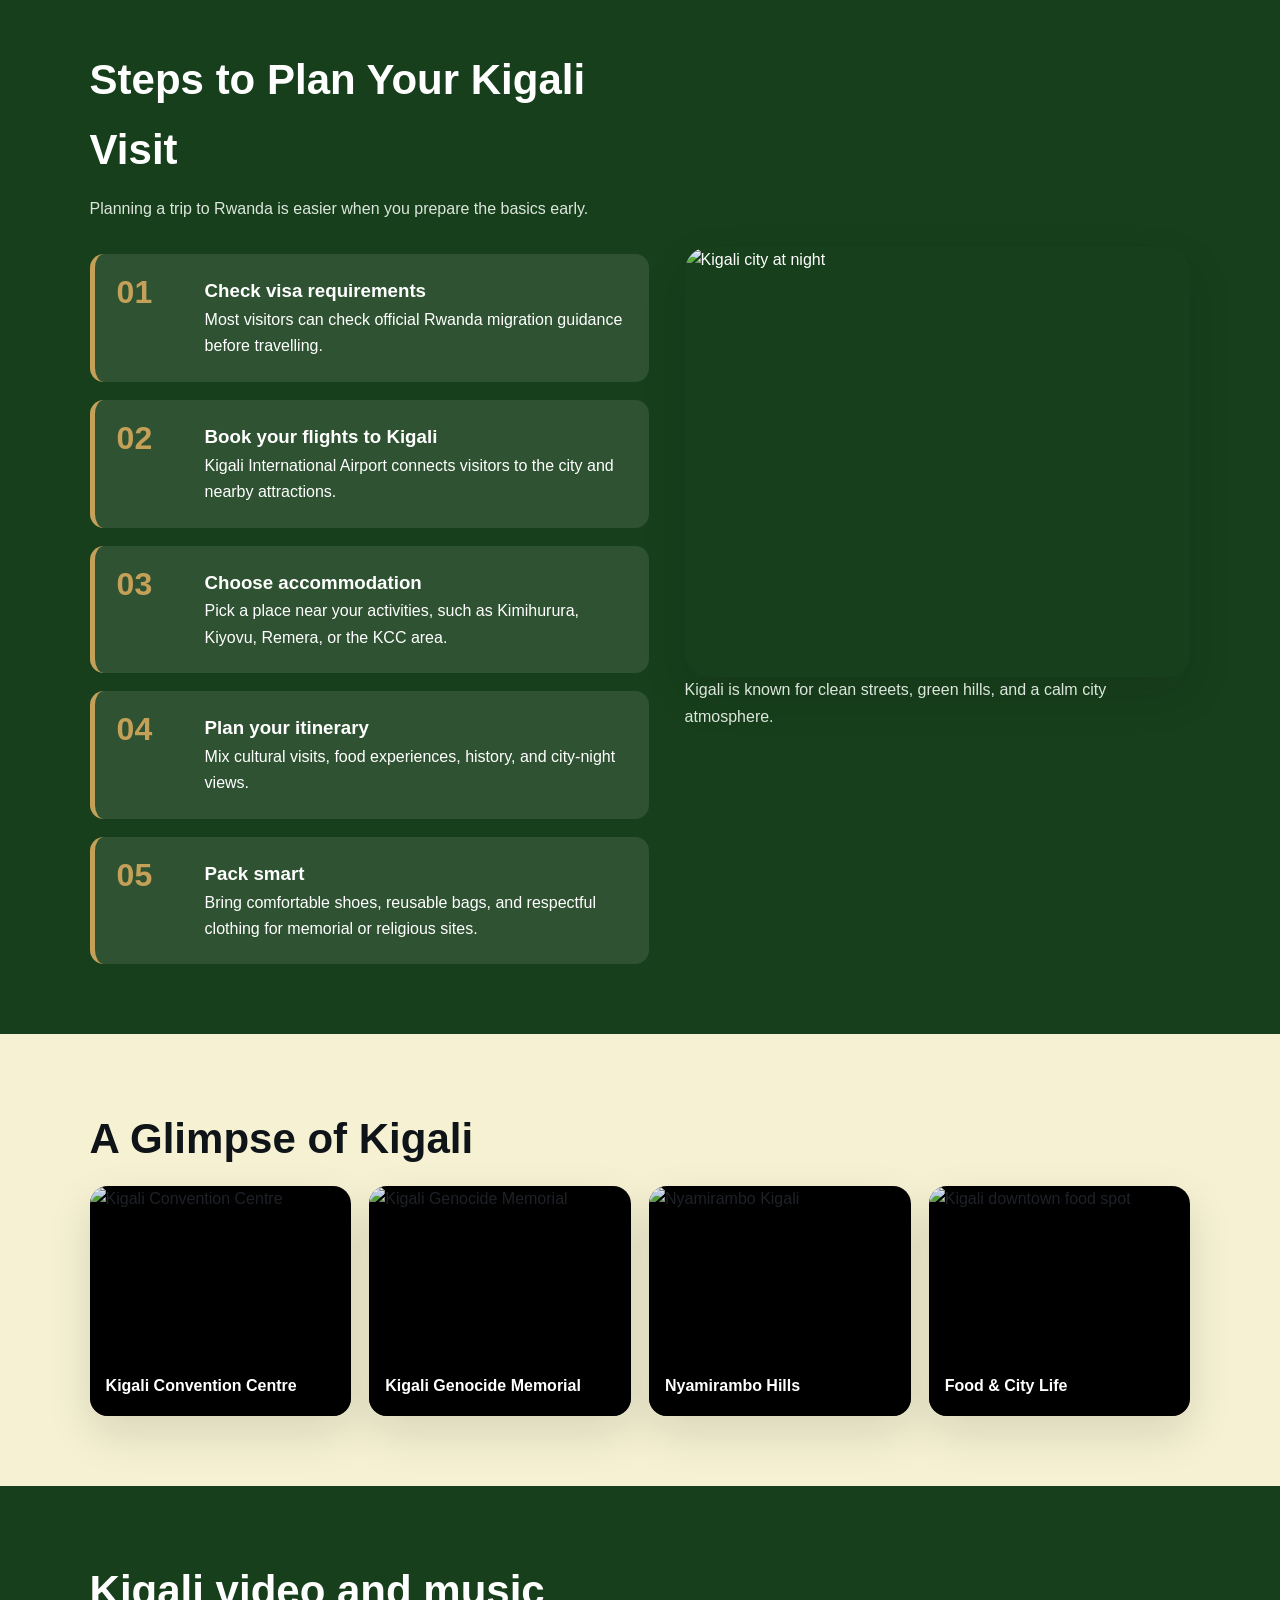
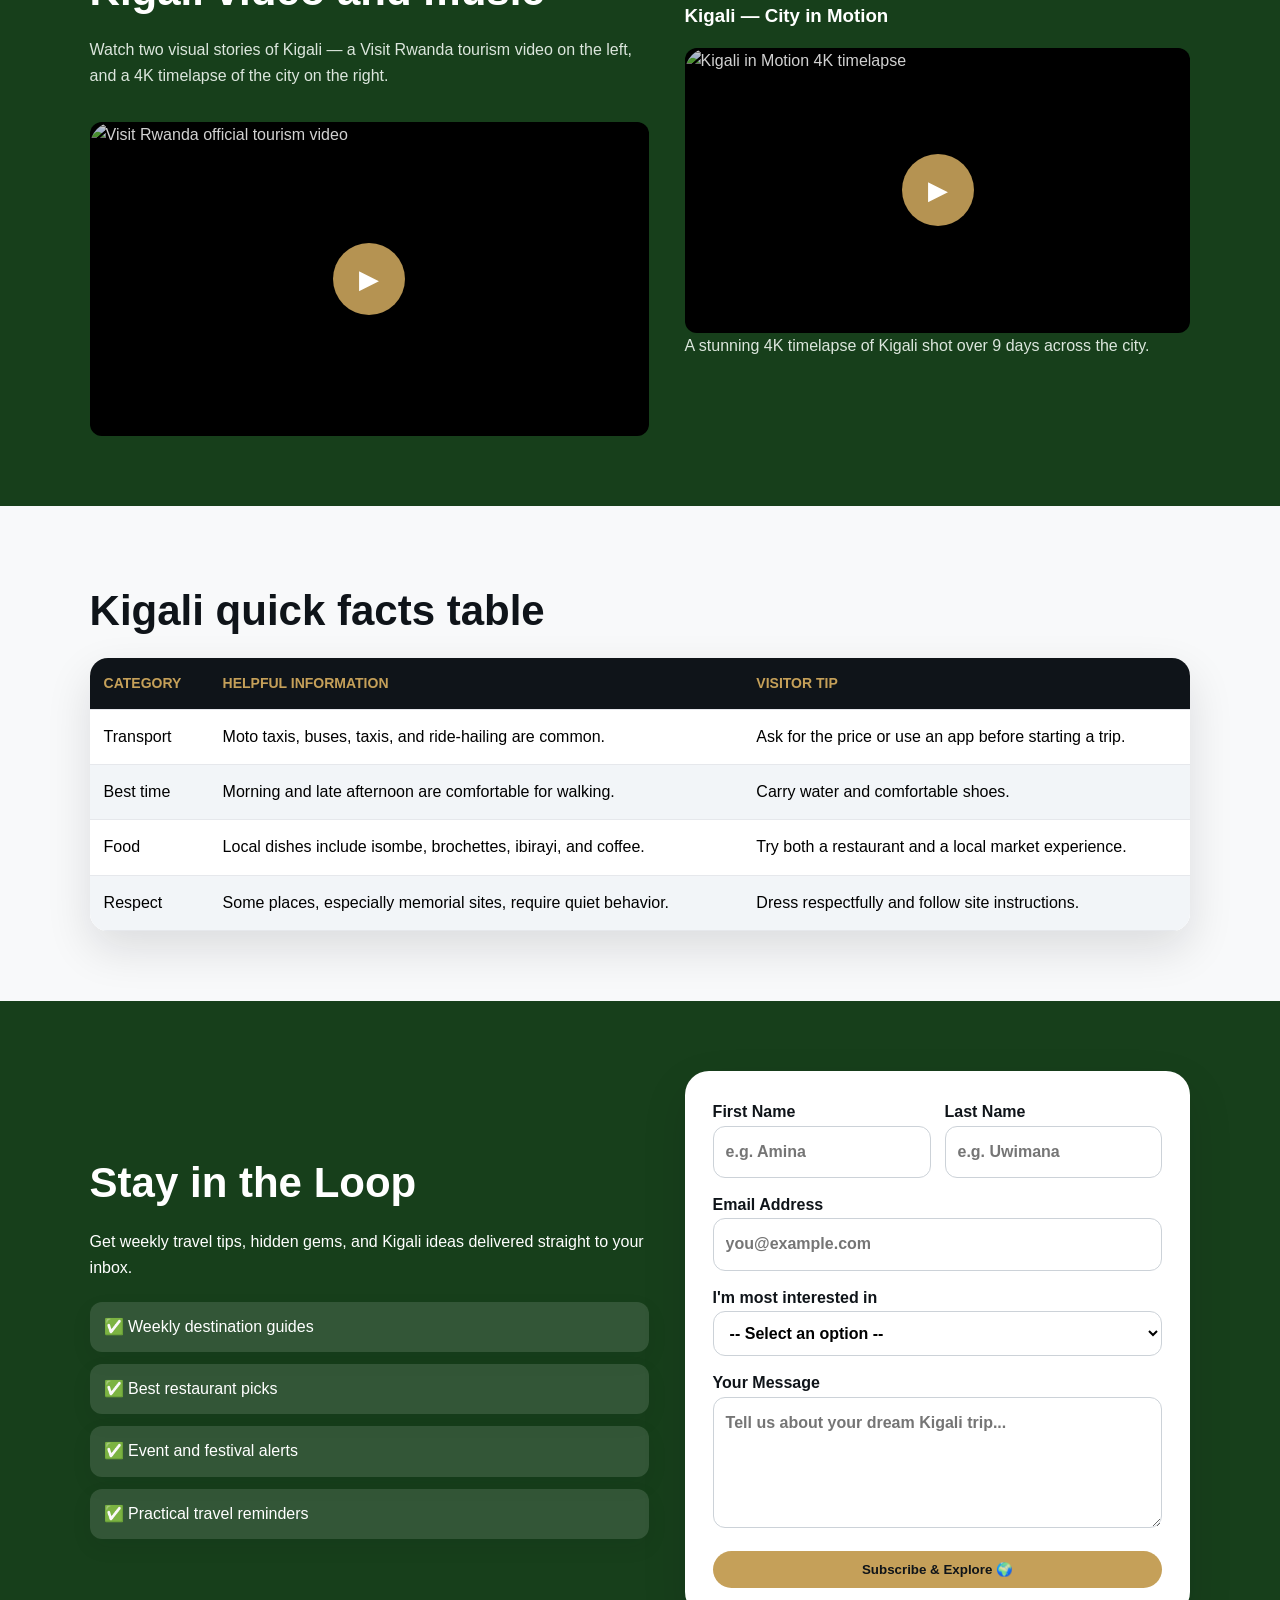
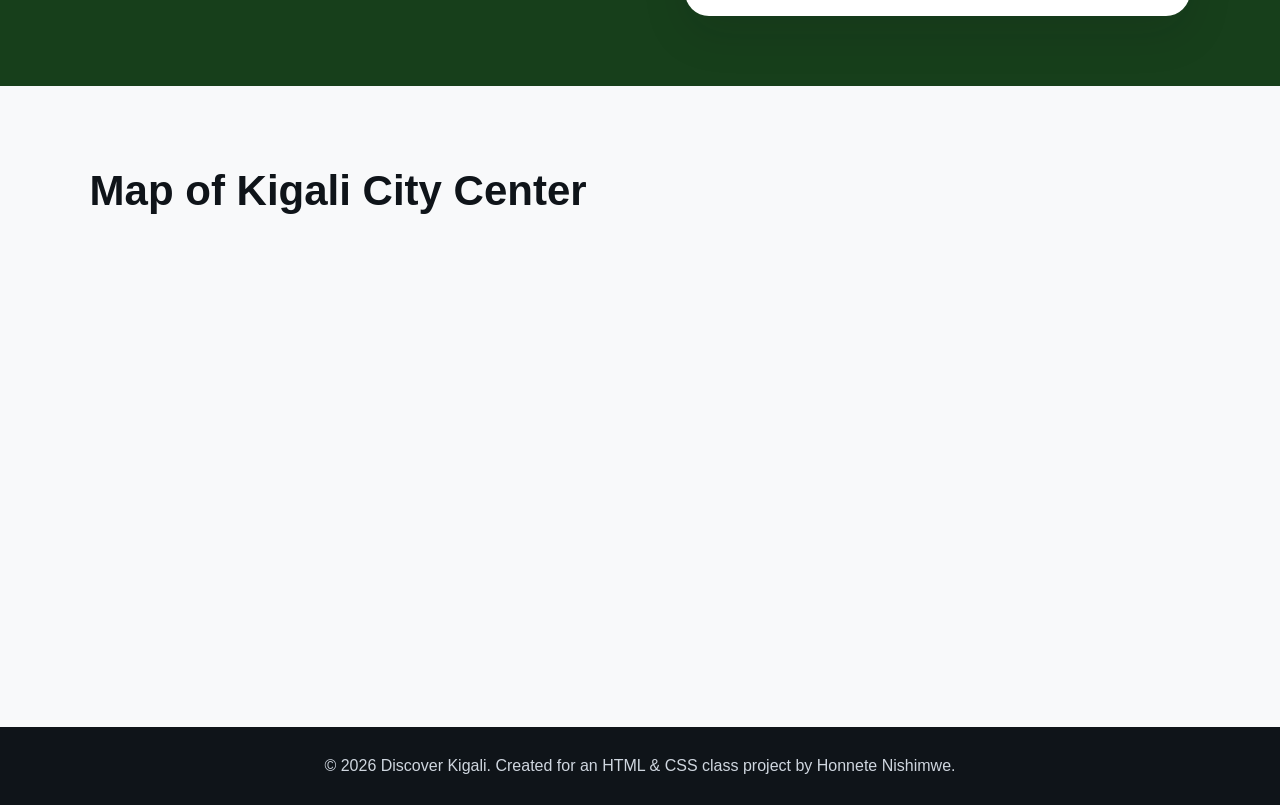
==== commit 9771aed3: "README edit, .gitignore and media UX improvements" ====
--- a/index.html
+++ b/index.html
@@ -7,6 +7,8 @@
   <link rel="stylesheet" href="index.css">
 </head>
 <body>
+
+<!-- Sticky navigation bar shared across all pages -->
 <header class="site-header">
   <a class="logo" href="index.html"><span>✦</span> Discover Kigali</a>
   <nav class="nav-menu">
@@ -18,17 +20,20 @@
   </nav>
   <a class="nav-button" href="#plan">Plan Your Trip</a>
 </header>
+
 <main>
-<!-- Junior developer note: Main content is divided into sections to make navigation and styling easier. -->
+
+<!-- Hero section: full-screen banner with background image set via CSS custom property -->
 <section class="hero" style="--hero:url('https://commons.wikimedia.org/wiki/Special:FilePath/Kigali%20%28Rwanda%29%20by%20night.jpg')">
   <div class="hero-content">
-    <span class="eyebrow">Kigali Midnight & Gold</span>
+    <span class="eyebrow">Kigali Midnight &amp; Gold</span>
     <h1>Explore Kigali after sunrise and after sunset.</h1>
     <p>A visitor guide featuring Kigali landmarks, culture, food, history, maps, video, music, and practical planning information for Rwanda's capital city.</p>
     <a class="btn" href="#places">Start Exploring</a>
   </div>
 </section>
 
+<!-- Destination cards section: four clickable cards linking to each place page -->
 <section class="section" id="places">
   <h2 class="section-title">Featured places to visit</h2>
   <p class="section-sub">Choose a destination page below. Each page includes useful visitor information and a link back to the homepage.</p>
@@ -36,10 +41,11 @@
     <article class="card"><img src="https://commons.wikimedia.org/wiki/Special:FilePath/Kigali%20Convention%20center%2C%20Rwanda.jpg" alt="Kigali Convention Centre"><div class="card-body"><span class="tag">City Landmark</span><h3>Kigali Convention Centre</h3><p>A modern landmark known for its colorful dome, nearby hotels, restaurants, and night-city atmosphere.</p><a class="btn" href="kcc.html">Open Page</a></div></article>
     <article class="card"><img src="https://commons.wikimedia.org/wiki/Special:FilePath/Kigali%20Nyamirambo%20beautiful%20Naturally.jpg" alt="Nyamirambo hillside in Kigali"><div class="card-body"><span class="tag">Culture Walk</span><h3>Nyamirambo</h3><p>A lively neighborhood for walking tours, local shops, street life, mosques, community stories, and city views.</p><a class="btn" href="nyamirambo.html">Open Page</a></div></article>
     <article class="card"><img src="https://commons.wikimedia.org/wiki/Special:FilePath/ISOMBE%20AND%20RICE.jpg" alt="Traditional Rwandan isombe and rice"><div class="card-body"><span class="tag">Food</span><h3>Rwandan Cuisine</h3><p>Discover isombe, brochettes, local markets, fresh produce, and Rwandan coffee.</p><a class="btn" href="cuisine.html">Open Page</a></div></article>
-    <article class="card"><img src="assets/kigali-genocide-memorial-entrance.png" alt="Kigali Genocide Memorial"><div class="card-body"><span class="tag">Learning</span><h3>Kigali Genocide Memorial</h3><p>A respectful place of remembrance, education, reflection, and peace-building in Gisozi.</p><a class="btn" href="memorial.html">Open Page</a></div></article>
+    <article class="card"><img src="https://visitrwanda.com/wp-content/uploads/fly-images/1225/Visit-Rwanda-Kigali-Genocide-Museum-1920x1280.jpg" alt="Kigali Genocide Memorial"><div class="card-body"><span class="tag">Learning</span><h3>Kigali Genocide Memorial</h3><p>A respectful place of remembrance, education, reflection, and peace-building in Gisozi.</p><a class="btn" href="memorial.html">Open Page</a></div></article>
   </div>
 </section>
 
+<!-- Trip planning steps: numbered guide with night photo of the city -->
 <section class="section dark">
   <div class="split">
     <div>
@@ -60,61 +66,82 @@
   </div>
 </section>
 
+<!-- Photo gallery: four landmark images in a grid layout -->
 <section class="section cream">
   <h2 class="section-title">A Glimpse of Kigali</h2>
   <div class="gallery">
     <figure><img src="https://commons.wikimedia.org/wiki/Special:FilePath/Kigali%20Convention%20center%2C%20Rwanda.jpg" alt="Kigali Convention Centre"><figcaption>Kigali Convention Centre</figcaption></figure>
-    <figure><img src="assets/kigali-genocide-memorial-entrance.png" alt="Kigali Genocide Memorial"><figcaption>Kigali Genocide Memorial</figcaption></figure>
+    <figure><img src="https://visitrwanda.com/wp-content/uploads/fly-images/1225/Visit-Rwanda-Kigali-Genocide-Museum-1920x1280.jpg" alt="Kigali Genocide Memorial"><figcaption>Kigali Genocide Memorial</figcaption></figure>
     <figure><img src="https://commons.wikimedia.org/wiki/Special:FilePath/Kigali%20Nyamirambo%20beautiful%20Naturally.jpg" alt="Nyamirambo Kigali"><figcaption>Nyamirambo Hills</figcaption></figure>
-    <figure><img src="https://commons.wikimedia.org/wiki/Special:FilePath/Kigali%20downtown%20food%20spot.jpg" alt="Kigali downtown food spot"><figcaption>Food & City Life</figcaption></figure>
+    <figure><img src="https://commons.wikimedia.org/wiki/Special:FilePath/Kigali%20downtown%20food%20spot.jpg" alt="Kigali downtown food spot"><figcaption>Food &amp; City Life</figcaption></figure>
   </div>
 </section>
 
+<!-- Video section: two YouTube embeds displayed as click-to-play thumbnails.
+     Thumbnails load fast and only fetch the full iframe after the visitor clicks. -->
 <section class="section dark">
   <div class="split">
     <div>
       <h2 class="section-title">Kigali video and music</h2>
-      <p class="section-sub">This section includes the updated Kigali YouTube video and keeps a real HTML video element for the assignment requirement.</p>
-      <div class="media-box"><iframe width="560" height="315" src="https://www.youtube.com/embed/5FVO3IHwIzw" title="Kigali video" allowfullscreen></iframe></div>
+      <p class="section-sub">Watch two visual stories of Kigali — a Visit Rwanda tourism video on the left, and a 4K timelapse of the city on the right.</p>
+
+      <!-- Official Visit Rwanda tourism video -->
+      <div class="yt-embed">
+        <img src="https://img.youtube.com/vi/5FVO3IHwIzw/maxresdefault.jpg" alt="Visit Rwanda official tourism video">
+        <button class="yt-play" aria-label="Play Visit Rwanda video"
+          onclick="this.parentElement.innerHTML='<iframe src=\'https://www.youtube.com/embed/5FVO3IHwIzw?autoplay=1\' title=\'Visit Rwanda\' allowfullscreen allow=\'autoplay; encrypted-media\'></iframe>'">
+          &#9654;
+        </button>
+      </div>
     </div>
-    <div class="media-box">
-      <h3>Backup HTML video element</h3>
-      <video controls poster="https://commons.wikimedia.org/wiki/Special:FilePath/Kigali%20%28Rwanda%29%20by%20night.jpg">
-        <source src="https://interactive-examples.mdn.mozilla.net/media/cc0-videos/flower.mp4" type="video/mp4">
-        Your browser does not support the video tag.
-      </video>
-      <p class="section-sub">This simple playable video is kept only to satisfy the HTML video tag requirement.</p>
+
+    <div>
+      <h3>Kigali &mdash; City in Motion</h3>
+
+      <!-- Kigali in Motion 4K timelapse by filmmaker Mayeul Akpovi, shot over 9 days across the city -->
+      <div class="yt-embed">
+        <img src="https://img.youtube.com/vi/oeOdHMPhZaQ/maxresdefault.jpg" alt="Kigali in Motion 4K timelapse">
+        <button class="yt-play" aria-label="Play Kigali in Motion 4K"
+          onclick="this.parentElement.innerHTML='<iframe src=\'https://www.youtube.com/embed/oeOdHMPhZaQ?autoplay=1\' title=\'Kigali in Motion 4K Rwanda\' allowfullscreen allow=\'autoplay; encrypted-media\'></iframe>'">
+          &#9654;
+        </button>
+      </div>
+      <p class="section-sub">A stunning 4K timelapse of Kigali shot over 9 days across the city.</p>
     </div>
   </div>
 </section>
 
+<!-- Quick facts table: practical information about transport, food, and visitor behavior -->
 <section class="section">
   <h2 class="section-title">Kigali quick facts table</h2>
   <div class="table-wrap"><table><thead><tr><th>Category</th><th>Helpful information</th><th>Visitor tip</th></tr></thead><tbody><tr><td>Transport</td><td>Moto taxis, buses, taxis, and ride-hailing are common.</td><td>Ask for the price or use an app before starting a trip.</td></tr><tr><td>Best time</td><td>Morning and late afternoon are comfortable for walking.</td><td>Carry water and comfortable shoes.</td></tr><tr><td>Food</td><td>Local dishes include isombe, brochettes, ibirayi, and coffee.</td><td>Try both a restaurant and a local market experience.</td></tr><tr><td>Respect</td><td>Some places, especially memorial sites, require quiet behavior.</td><td>Dress respectfully and follow site instructions.</td></tr></tbody></table></div>
 </section>
 
-<section class="section cream" id="plan">
+<!-- Newsletter signup form: collects name, email, interest, and an optional personal message -->
+<section class="section dark" id="plan">
   <div class="split">
     <div>
       <h2 class="section-title">Stay in the Loop</h2>
       <p>Get weekly travel tips, hidden gems, and Kigali ideas delivered straight to your inbox.</p>
-      <ul class="feature-list"><li>✅ Weekly destination guides</li><li>✅ Best restaurant picks</li><li>✅ Event and festival alerts</li><li>✅ Practical travel reminders</li></ul>
+      <ul class="feature-list"><li>&#9989; Weekly destination guides</li><li>&#9989; Best restaurant picks</li><li>&#9989; Event and festival alerts</li><li>&#9989; Practical travel reminders</li></ul>
     </div>
     <form class="form">
       <div class="row"><label>First Name<input type="text" placeholder="e.g. Amina"></label><label>Last Name<input type="text" placeholder="e.g. Uwimana"></label></div>
       <label>Email Address<input type="email" placeholder="you@example.com"></label>
       <label>I'm most interested in<select><option>-- Select an option --</option><option>Kigali Convention Centre</option><option>Nyamirambo</option><option>Rwandan Cuisine</option><option>Kigali Genocide Memorial</option></select></label>
       <label>Your Message<textarea rows="4" placeholder="Tell us about your dream Kigali trip..."></textarea></label>
-      <button class="btn" type="submit">Subscribe & Explore 🌍</button>
+      <button class="btn" type="submit">Subscribe &amp; Explore &#127757;</button>
     </form>
   </div>
 </section>
 
+<!-- Google Maps embed showing Kigali City Center location -->
 <section class="section">
   <h2 class="section-title">Map of Kigali City Center</h2>
   <div class="map"><iframe title="Map of Kigali City Center" src="https://www.google.com/maps?q=Kigali%20City%20Center%20Rwanda&output=embed" height="420" loading="lazy"></iframe></div>
 </section>
+
 </main>
-<footer class="footer"><p>&copy; 2026 Discover Kigali. Created for an HTML & CSS class project by Honnete Nishimwe.</p></footer>
+<footer class="footer"><p>&copy; 2026 Discover Kigali. Created for an HTML &amp; CSS class project by Honnete Nishimwe.</p></footer>
 </body>
 </html>
--- a/index.css
+++ b/index.css
@@ -4,7 +4,7 @@
   and the bright hover color gives the website a modern city feeling.
 */
 
-/* Junior developer comment: This reset removes default spacing so the layout is easier to control. */
+/* Universal box-sizing reset: ensures padding and borders are included in element width calculations */
 * {
   box-sizing: border-box;
   margin: 0;
@@ -491,3 +491,68 @@
     padding: 50px 6%;
   }
 }
+
+/* ── YouTube click-to-play thumbnail ─────────────────────────── */
+/* Replaces a plain iframe with a poster image + gold play button.
+   When the visitor clicks, a small inline script swaps in the real iframe. */
+.yt-embed {
+  position: relative;
+  aspect-ratio: 16 / 9;
+  background: #000;
+  border-radius: 12px;
+  overflow: hidden;
+  cursor: pointer;
+  width: 100%;
+  margin-top: 16px;
+}
+
+.yt-embed img {
+  width: 100%;
+  height: 100%;
+  object-fit: cover;
+  opacity: 0.82;
+  transition: opacity 0.3s ease;
+}
+
+.yt-embed:hover img {
+  opacity: 0.65;
+}
+
+/* Circular gold play button centred over the thumbnail */
+.yt-play {
+  position: absolute;
+  top: 50%;
+  left: 50%;
+  transform: translate(-50%, -50%);
+  background: rgba(197, 160, 89, 0.92);
+  border: none;
+  border-radius: 50%;
+  width: 72px;
+  height: 72px;
+  font-size: 26px;
+  color: #fff;
+  cursor: pointer;
+  transition: background 0.2s, transform 0.2s;
+  display: flex;
+  align-items: center;
+  justify-content: center;
+  box-shadow: 0 4px 20px rgba(0,0,0,0.4);
+}
+
+.yt-play:hover {
+  background: #C5A059;
+  transform: translate(-50%, -50%) scale(1.12);
+}
+
+/* Once loaded, the iframe fills the entire .yt-embed container */
+.yt-embed iframe {
+  position: absolute;
+  top: 0;
+  left: 0;
+  width: 100%;
+  height: 100%;
+  border: none;
+  border-radius: 12px;
+}
+
+
